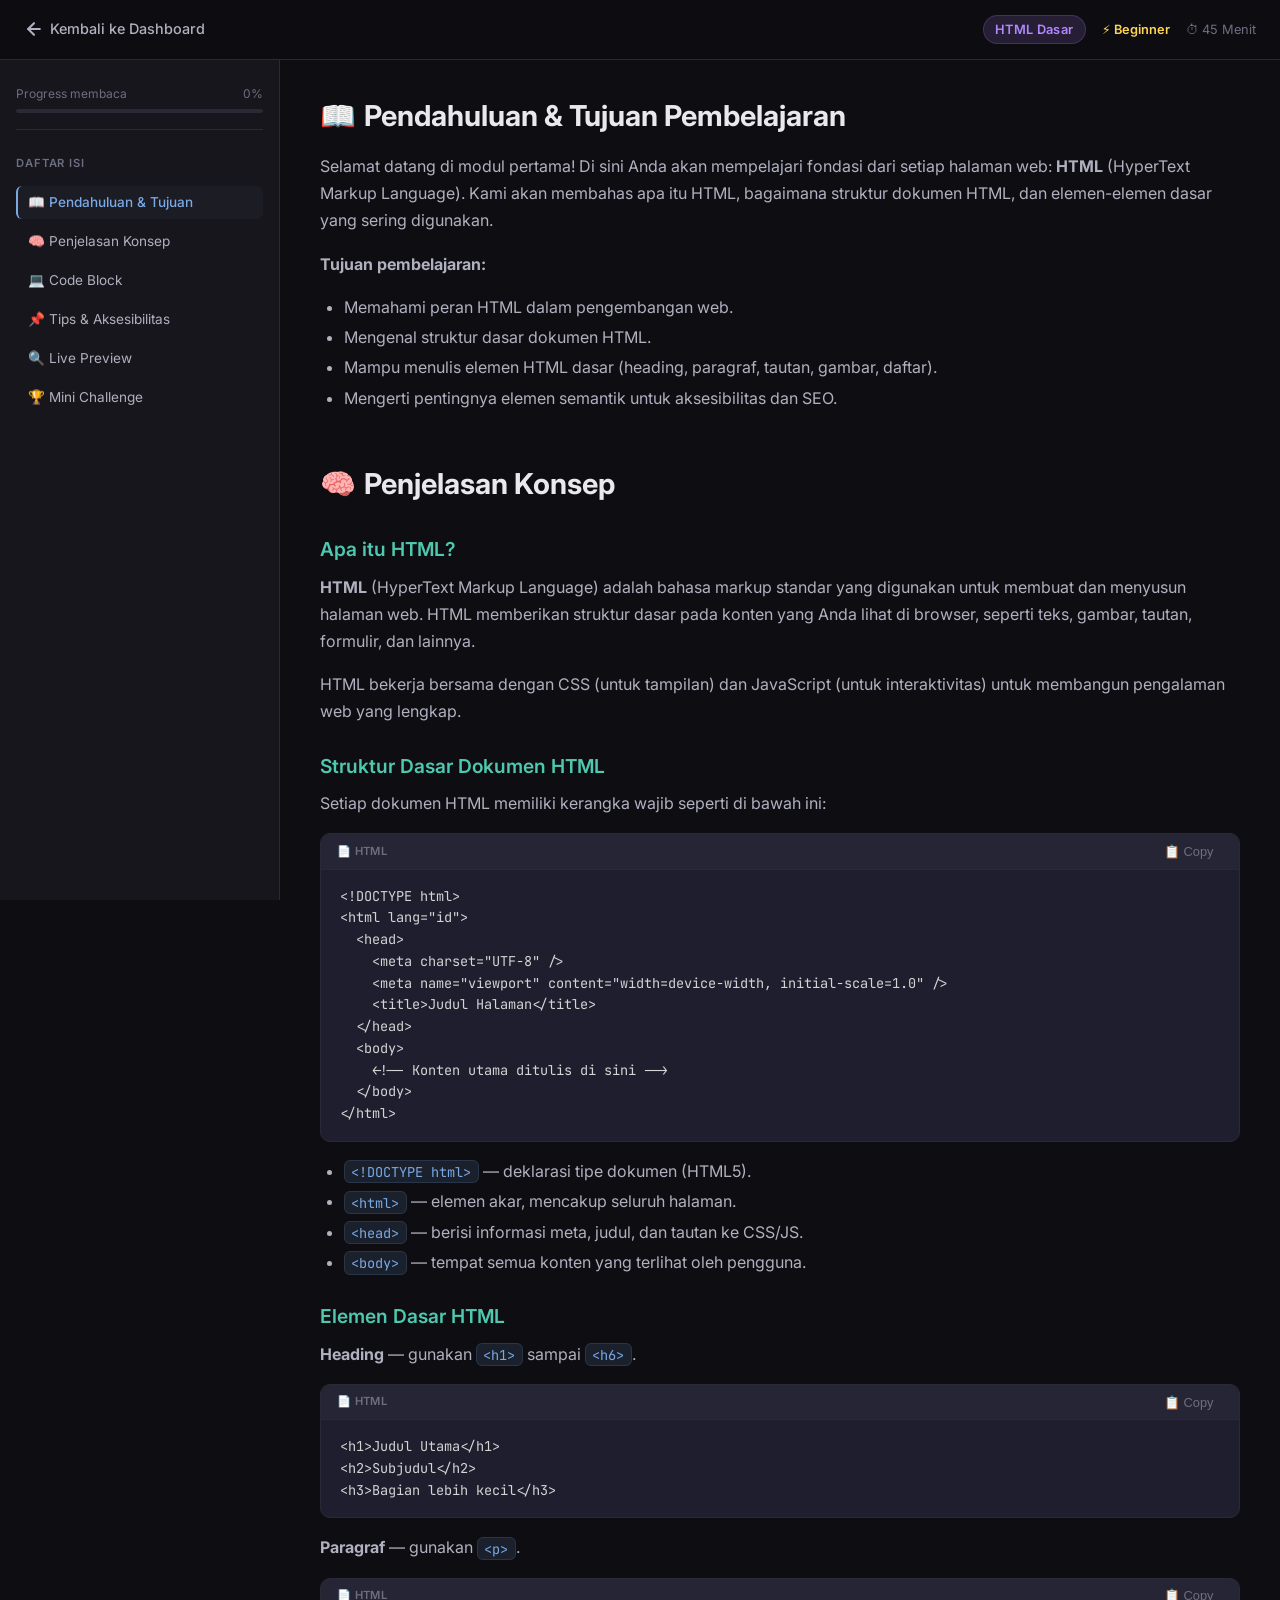
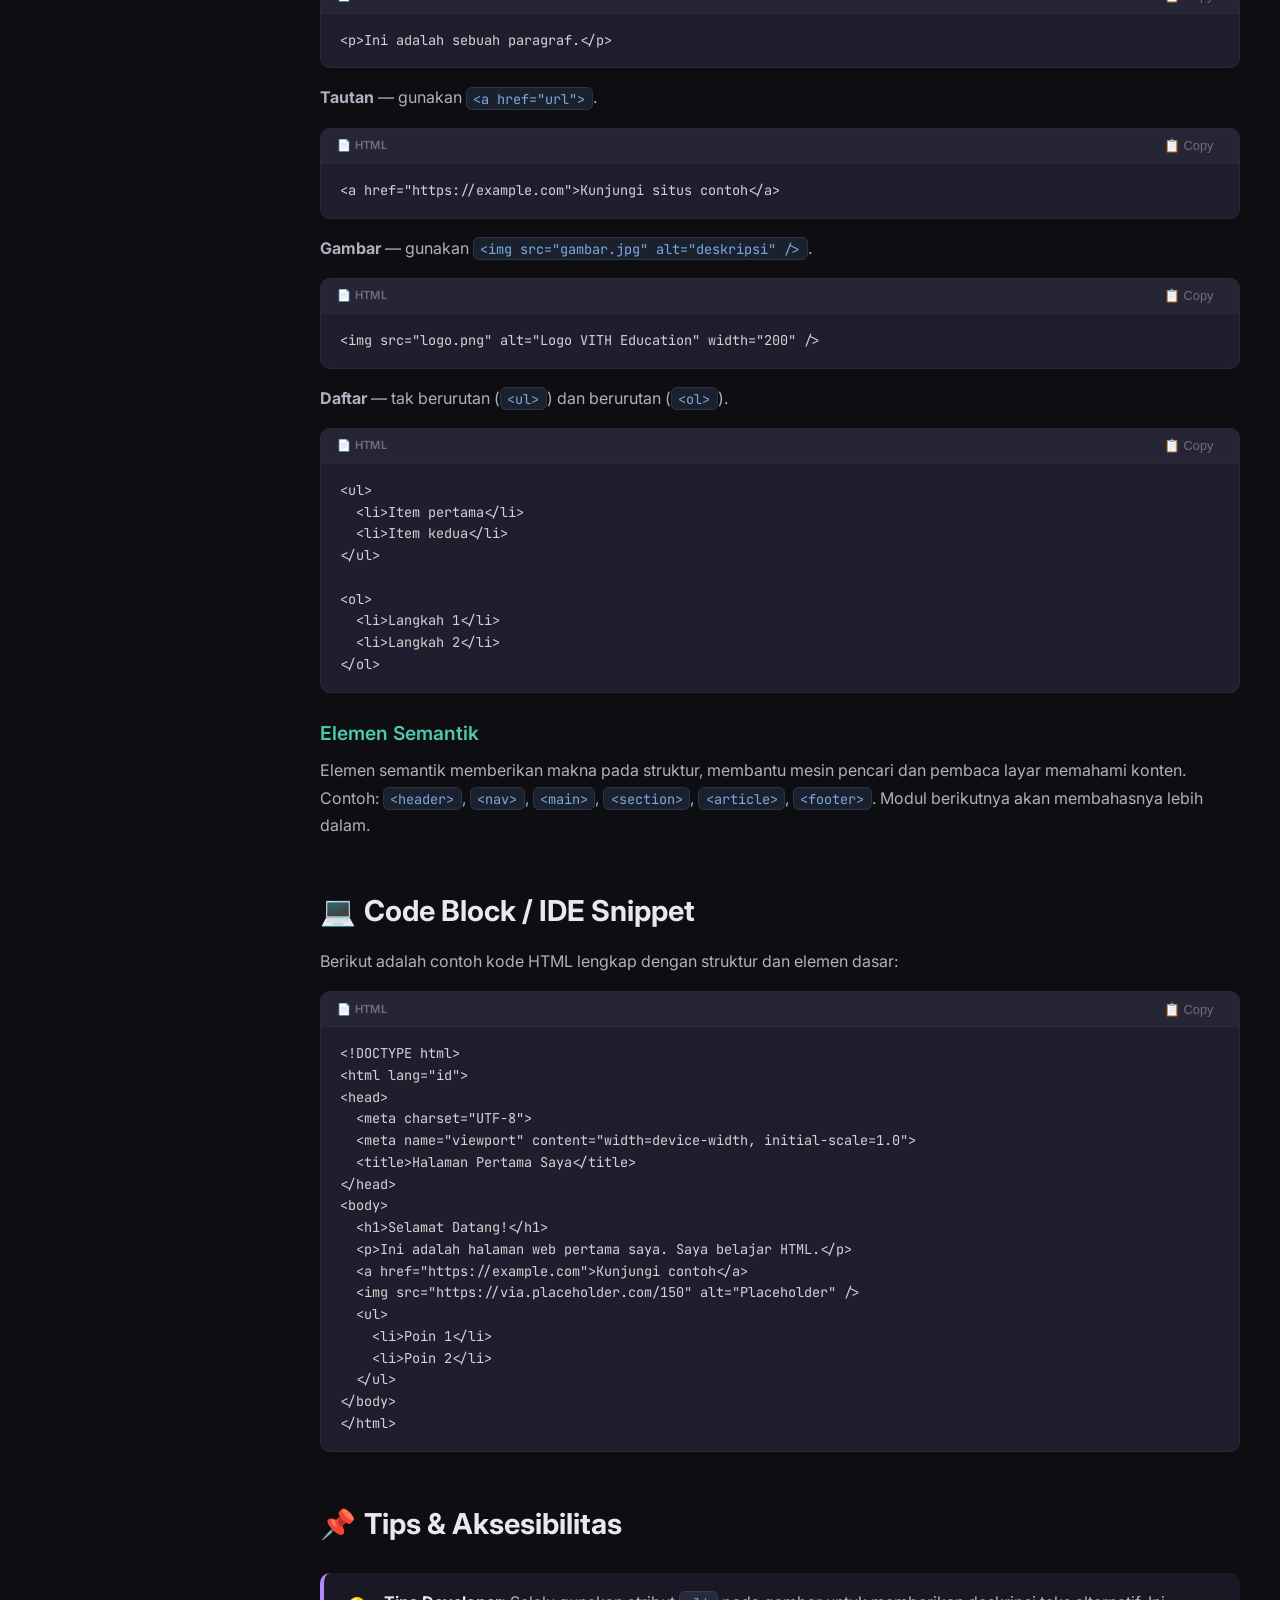
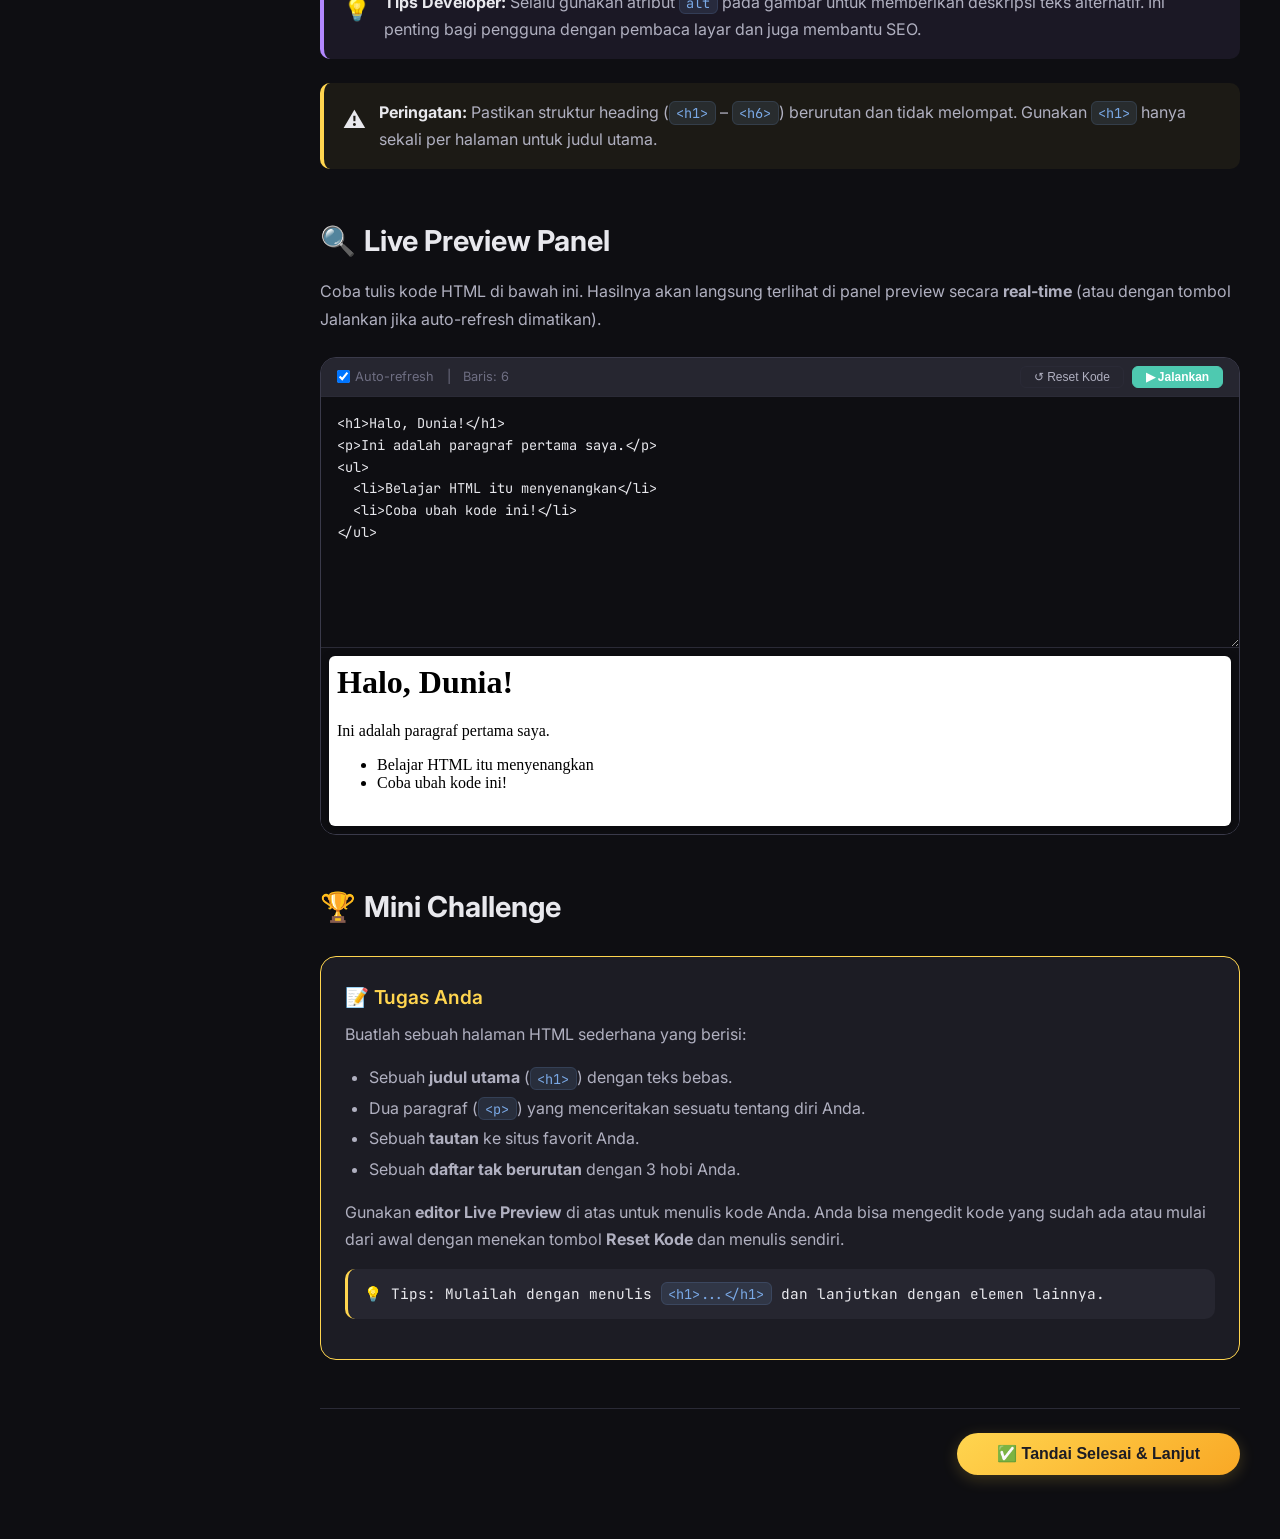
==== modules/01-pengenalan-html/index.html @ 4ae8979b "menambahkan modul pertama -01-pengenalan-html" ====
<!DOCTYPE html>
<html lang="id" dir="ltr">
<head>
  <meta charset="UTF-8" />
  <meta name="viewport" content="width=device-width, initial-scale=1.0" />
  <meta name="description" content="Modul 1: Pengenalan HTML & Struktur Dokumen — VITH Education" />
  <title>Modul 01 · Pengenalan HTML · VITH Education</title>

  <link rel="preconnect" href="https://fonts.googleapis.com" />
  <link rel="preconnect" href="https://fonts.gstatic.com" crossorigin />
  <link href="https://fonts.googleapis.com/css2?family=Inter:wght@300;400;500;600;700;800&family=JetBrains+Mono:wght@400;500;600;700&display=swap" rel="stylesheet" />
  <link rel="stylesheet" href="style.css">
</head>

<body>

  <!-- ============================================================
       TOP NAVIGATION (fixed)
       ============================================================ -->
  <header class="top-nav" role="banner">
    <button class="sidebar-toggle" id="sidebarToggle" aria-label="Toggle sidebar" aria-expanded="false">☰</button>
    <a href="../../index.html" class="back-btn">
      <svg xmlns="http://www.w3.org/2000/svg" viewBox="0 0 24 24" fill="none" stroke="currentColor" stroke-width="2.5" stroke-linecap="round" stroke-linejoin="round">
        <line x1="19" y1="12" x2="5" y2="12"/><polyline points="12 19 5 12 12 5"/>
      </svg>
      <span>Kembali ke Dashboard</span>
    </a>
    <div class="nav-info">
      <span class="badge">HTML Dasar</span>
      <span class="difficulty">⚡ Beginner</span>
      <span class="time">⏱ <span>45 Menit</span></span>
    </div>
  </header>

  <!-- ============================================================
       LAYOUT UTAMA (split view)
       ============================================================ -->
  <div class="module-layout">

    <!-- ─── SIDEBAR KIRI ─── -->
    <aside class="sidebar" id="sidebar" role="navigation" aria-label="Daftar isi modul">
      <div class="progress-section">
        <div class="label">
          <span>Progress membaca</span>
          <span id="progressText">0%</span>
        </div>
        <div class="progress-bar" role="progressbar" aria-valuenow="0" aria-valuemin="0" aria-valuemax="100">
          <div class="fill" id="progressFill" style="width:0%;"></div>
        </div>
      </div>

      <div>
        <div class="toc-title">Daftar Isi</div>
        <ul class="toc-list" id="tocList">
          <li><a href="#pendahuluan" data-target="pendahuluan">📖 Pendahuluan & Tujuan</a></li>
          <li><a href="#konsep" data-target="konsep">🧠 Penjelasan Konsep</a></li>
          <li><a href="#codeblock" data-target="codeblock">💻 Code Block</a></li>
          <li><a href="#callout" data-target="callout">📌 Tips & Aksesibilitas</a></li>
          <li><a href="#livepreview" data-target="livepreview">🔍 Live Preview</a></li>
          <li><a href="#challenge" data-target="challenge">🏆 Mini Challenge</a></li>
        </ul>
      </div>
    </aside>

    <!-- ─── MAIN CONTENT ─── -->
    <main class="main-content" id="mainContent">

      <!-- ========== 1. PENDAHULUAN & TUJUAN ========== -->
      <section class="section-block" id="pendahuluan">
        <h2><span class="emoji">📖</span> Pendahuluan &amp; Tujuan Pembelajaran</h2>
        <p>
          Selamat datang di modul pertama! Di sini Anda akan mempelajari fondasi dari setiap halaman web: 
          <strong>HTML</strong> (HyperText Markup Language). Kami akan membahas apa itu HTML, bagaimana 
          struktur dokumen HTML, dan elemen-elemen dasar yang sering digunakan.
        </p>
        <p><strong>Tujuan pembelajaran:</strong></p>
        <ul>
          <li>Memahami peran HTML dalam pengembangan web.</li>
          <li>Mengenal struktur dasar dokumen HTML.</li>
          <li>Mampu menulis elemen HTML dasar (heading, paragraf, tautan, gambar, daftar).</li>
          <li>Mengerti pentingnya elemen semantik untuk aksesibilitas dan SEO.</li>
        </ul>
      </section>

      <!-- ========== 2. PENJELASAN KONSEP ========== -->
      <section class="section-block" id="konsep">
        <h2><span class="emoji">🧠</span> Penjelasan Konsep</h2>

        <h3>Apa itu HTML?</h3>
        <p>
          <strong>HTML</strong> (HyperText Markup Language) adalah bahasa markup standar yang digunakan 
          untuk membuat dan menyusun halaman web. HTML memberikan struktur dasar pada konten yang Anda 
          lihat di browser, seperti teks, gambar, tautan, formulir, dan lainnya.
        </p>
        <p>
          HTML bekerja bersama dengan CSS (untuk tampilan) dan JavaScript (untuk interaktivitas) untuk 
          membangun pengalaman web yang lengkap.
        </p>

        <h3>Struktur Dasar Dokumen HTML</h3>
        <p>Setiap dokumen HTML memiliki kerangka wajib seperti di bawah ini:</p>
        <div class="code-block">
          <div class="code-header">
            <span>📄 HTML</span>
            <button class="copy-btn">📋 Copy</button>
          </div>
          <pre><code>&lt;!DOCTYPE html&gt;
&lt;html lang="id"&gt;
  &lt;head&gt;
    &lt;meta charset="UTF-8" /&gt;
    &lt;meta name="viewport" content="width=device-width, initial-scale=1.0" /&gt;
    &lt;title&gt;Judul Halaman&lt;/title&gt;
  &lt;/head&gt;
  &lt;body&gt;
    &lt;!-- Konten utama ditulis di sini --&gt;
  &lt;/body&gt;
&lt;/html&gt;</code></pre>
        </div>
        <ul>
          <li><code>&lt;!DOCTYPE html&gt;</code> — deklarasi tipe dokumen (HTML5).</li>
          <li><code>&lt;html&gt;</code> — elemen akar, mencakup seluruh halaman.</li>
          <li><code>&lt;head&gt;</code> — berisi informasi meta, judul, dan tautan ke CSS/JS.</li>
          <li><code>&lt;body&gt;</code> — tempat semua konten yang terlihat oleh pengguna.</li>
        </ul>

        <h3>Elemen Dasar HTML</h3>
        <p><strong>Heading</strong> — gunakan <code>&lt;h1&gt;</code> sampai <code>&lt;h6&gt;</code>.</p>
        <div class="code-block">
          <div class="code-header"><span>📄 HTML</span><button class="copy-btn">📋 Copy</button></div>
          <pre><code>&lt;h1&gt;Judul Utama&lt;/h1&gt;
&lt;h2&gt;Subjudul&lt;/h2&gt;
&lt;h3&gt;Bagian lebih kecil&lt;/h3&gt;</code></pre>
        </div>

        <p><strong>Paragraf</strong> — gunakan <code>&lt;p&gt;</code>.</p>
        <div class="code-block">
          <div class="code-header"><span>📄 HTML</span><button class="copy-btn">📋 Copy</button></div>
          <pre><code>&lt;p&gt;Ini adalah sebuah paragraf.&lt;/p&gt;</code></pre>
        </div>

        <p><strong>Tautan</strong> — gunakan <code>&lt;a href="url"&gt;</code>.</p>
        <div class="code-block">
          <div class="code-header"><span>📄 HTML</span><button class="copy-btn">📋 Copy</button></div>
          <pre><code>&lt;a href="https://example.com"&gt;Kunjungi situs contoh&lt;/a&gt;</code></pre>
        </div>

        <p><strong>Gambar</strong> — gunakan <code>&lt;img src="gambar.jpg" alt="deskripsi" /&gt;</code>.</p>
        <div class="code-block">
          <div class="code-header"><span>📄 HTML</span><button class="copy-btn">📋 Copy</button></div>
          <pre><code>&lt;img src="logo.png" alt="Logo VITH Education" width="200" /&gt;</code></pre>
        </div>

        <p><strong>Daftar</strong> — tak berurutan (<code>&lt;ul&gt;</code>) dan berurutan (<code>&lt;ol&gt;</code>).</p>
        <div class="code-block">
          <div class="code-header"><span>📄 HTML</span><button class="copy-btn">📋 Copy</button></div>
          <pre><code>&lt;ul&gt;
  &lt;li&gt;Item pertama&lt;/li&gt;
  &lt;li&gt;Item kedua&lt;/li&gt;
&lt;/ul&gt;

&lt;ol&gt;
  &lt;li&gt;Langkah 1&lt;/li&gt;
  &lt;li&gt;Langkah 2&lt;/li&gt;
&lt;/ol&gt;</code></pre>
        </div>

        <h3>Elemen Semantik</h3>
        <p>
          Elemen semantik memberikan makna pada struktur, membantu mesin pencari dan pembaca layar 
          memahami konten. Contoh: <code>&lt;header&gt;</code>, <code>&lt;nav&gt;</code>, 
          <code>&lt;main&gt;</code>, <code>&lt;section&gt;</code>, <code>&lt;article&gt;</code>, 
          <code>&lt;footer&gt;</code>. Modul berikutnya akan membahasnya lebih dalam.
        </p>
      </section>

      <!-- ========== 3. CODE BLOCK ========== -->
      <section class="section-block" id="codeblock">
        <h2><span class="emoji">💻</span> Code Block / IDE Snippet</h2>
        <p>Berikut adalah contoh kode HTML lengkap dengan struktur dan elemen dasar:</p>
        <div class="code-block">
          <div class="code-header">
            <span>📄 HTML</span>
            <button class="copy-btn">📋 Copy</button>
          </div>
          <pre><code>&lt;!DOCTYPE html&gt;
&lt;html lang="id"&gt;
&lt;head&gt;
  &lt;meta charset="UTF-8"&gt;
  &lt;meta name="viewport" content="width=device-width, initial-scale=1.0"&gt;
  &lt;title&gt;Halaman Pertama Saya&lt;/title&gt;
&lt;/head&gt;
&lt;body&gt;
  &lt;h1&gt;Selamat Datang!&lt;/h1&gt;
  &lt;p&gt;Ini adalah halaman web pertama saya. Saya belajar HTML.&lt;/p&gt;
  &lt;a href="https://example.com"&gt;Kunjungi contoh&lt;/a&gt;
  &lt;img src="https://via.placeholder.com/150" alt="Placeholder" /&gt;
  &lt;ul&gt;
    &lt;li&gt;Poin 1&lt;/li&gt;
    &lt;li&gt;Poin 2&lt;/li&gt;
  &lt;/ul&gt;
&lt;/body&gt;
&lt;/html&gt;</code></pre>
        </div>
      </section>

      <!-- ========== 4. CALLOUT / TIPS ========== -->
      <section class="section-block" id="callout">
        <h2><span class="emoji">📌</span> Tips &amp; Aksesibilitas</h2>
        <div class="callout">
          <span class="icon">💡</span>
          <div class="content">
            <strong>Tips Developer:</strong> Selalu gunakan atribut <code>alt</code> pada gambar untuk 
            memberikan deskripsi teks alternatif. Ini penting bagi pengguna dengan pembaca layar dan 
            juga membantu SEO.
          </div>
        </div>
        <div class="callout" style="border-left-color: var(--accent-gold); background: rgba(255, 213, 79, 0.06);">
          <span class="icon">⚠️</span>
          <div class="content">
            <strong>Peringatan:</strong> Pastikan struktur heading (<code>&lt;h1&gt;</code> – 
            <code>&lt;h6&gt;</code>) berurutan dan tidak melompat. Gunakan <code>&lt;h1&gt;</code> 
            hanya sekali per halaman untuk judul utama.
          </div>
        </div>
      </section>

      <!-- ========== 5. LIVE PREVIEW ========== -->
      <section class="section-block" id="livepreview">
        <h2><span class="emoji">🔍</span> Live Preview Panel</h2>
        <p>
          Coba tulis kode HTML di bawah ini. Hasilnya akan langsung terlihat di panel preview secara 
          <strong>real-time</strong> (atau dengan tombol Jalankan jika auto-refresh dimatikan).
        </p>

        <div class="live-editor">
          <div class="editor-toolbar">
            <div class="left">
              <label>
                <input type="checkbox" id="autoRefresh" checked /> Auto-refresh
              </label>
              <span style="color: var(--text-muted);">|</span>
              <span id="lineCount">Baris: 1</span>
            </div>
            <div class="right">
              <button id="resetCodeBtn">↺ Reset Kode</button>
              <button class="btn-run" id="runBtn">▶ Jalankan</button>
            </div>
          </div>
          <div class="editor-body">
            <textarea id="liveEditor" spellcheck="false" aria-label="Editor HTML live" rows="10">&lt;h1&gt;Halo, Dunia!&lt;/h1&gt;
&lt;p&gt;Ini adalah paragraf pertama saya.&lt;/p&gt;
&lt;ul&gt;
  &lt;li&gt;Belajar HTML itu menyenangkan&lt;/li&gt;
  &lt;li&gt;Coba ubah kode ini!&lt;/li&gt;
&lt;/ul&gt;</textarea>
            <div class="preview-panel" id="previewPanel">
              <div class="placeholder" id="placeholderPreview">▶ Hasil kode akan muncul di sini</div>
              <iframe id="previewIframe" sandbox="allow-scripts allow-modals allow-same-origin" loading="lazy" style="display:none;"></iframe>
            </div>
          </div>
        </div>
      </section>

      <!-- ========== 6. MINI CHALLENGE ========== -->
      <section class="section-block" id="challenge">
        <h2><span class="emoji">🏆</span> Mini Challenge</h2>
        <div class="challenge-box">
          <h3>📝 Tugas Anda</h3>
          <p>
            Buatlah sebuah halaman HTML sederhana yang berisi:
          </p>
          <ul>
            <li>Sebuah <strong>judul utama</strong> (<code>&lt;h1&gt;</code>) dengan teks bebas.</li>
            <li>Dua paragraf (<code>&lt;p&gt;</code>) yang menceritakan sesuatu tentang diri Anda.</li>
            <li>Sebuah <strong>tautan</strong> ke situs favorit Anda.</li>
            <li>Sebuah <strong>daftar tak berurutan</strong> dengan 3 hobi Anda.</li>
          </ul>
          <p>
            Gunakan <strong>editor Live Preview</strong> di atas untuk menulis kode Anda. 
            Anda bisa mengedit kode yang sudah ada atau mulai dari awal dengan menekan tombol 
            <strong>Reset Kode</strong> dan menulis sendiri.
          </p>
          <div class="challenge-instruction">
            💡 Tips: Mulailah dengan menulis <code>&lt;h1&gt;...&lt;/h1&gt;</code> dan lanjutkan dengan elemen lainnya.
          </div>
        </div>
      </section>

      <!-- ============================================================
           FOOTER ACTION
           ============================================================ -->
      <footer class="module-footer">
        <button class="btn-complete" id="markComplete">✅ Tandai Selesai &amp; Lanjut</button>
      </footer>

    </main>
  </div>

  <!-- Toast container (tetap ada, meski tidak akan dipakai karena redirect) -->
  <div class="toast-container" id="toastContainer" aria-live="polite" aria-atomic="true"></div>

  <script src="script.js"></script>
</body>
</html>
---- modules/01-pengenalan-html/style.css ----
/* ================================================================
       GAYA UTAMA – MODUL LENGKAP (SPLIT VIEW + SEMUA FITUR)
       ================================================================ */

    /* ── Reset & Variabel ── */
    *, *::before, *::after {
      box-sizing: border-box;
      margin: 0;
      padding: 0;
    }

    :root {
      --bg-base:        #0e0e12;
      --bg-surface:     #16161c;
      --bg-card:        #1c1c24;
      --bg-card-hover:  #24242e;
      --bg-elevated:    #262630;
      --border-subtle:  #2a2a36;
      --border-default: #3a3a4a;
      --border-focus:   #7aa9e6;
      --accent-primary: #7aa9e6;
      --accent-secondary: #4ec9b0;
      --accent-tertiary: #b388ff;
      --accent-gold:    #ffd54f;
      --text-primary:   #e8e8ed;
      --text-secondary: #b0b0c0;
      --text-muted:     #6e6e82;
      --font-ui:        'Inter', system-ui, sans-serif;
      --font-code:      'JetBrains Mono', monospace;
      --radius-sm:      6px;
      --radius-md:      10px;
      --radius-lg:      16px;
      --radius-xl:      20px;
      --shadow-sm:      0 2px 8px rgba(0,0,0,0.4);
      --shadow-md:      0 6px 24px rgba(0,0,0,0.6);
      --shadow-lg:      0 12px 48px rgba(0,0,0,0.8);
      --transition:     0.25s cubic-bezier(0.4, 0, 0.2, 1);
      --sidebar-width:  280px;
      --header-height:  60px;
    }

    html {
      scroll-behavior: smooth;
    }

    body {
      font-family: var(--font-ui);
      font-size: 1rem;
      line-height: 1.7;
      color: var(--text-primary);
      background: var(--bg-base);
      padding: 0;
      min-height: 100vh;
      display: flex;
      flex-direction: column;
    }

    /* ── Scrollbar Kustom ── */
    ::-webkit-scrollbar {
      width: 8px;
      height: 8px;
    }
    ::-webkit-scrollbar-track {
      background: var(--bg-base);
    }
    ::-webkit-scrollbar-thumb {
      background: var(--border-default);
      border-radius: 4px;
    }
    ::-webkit-scrollbar-thumb:hover {
      background: var(--accent-primary);
    }

    /* ── Fokus ── */
    :focus-visible {
      outline: 2px solid var(--border-focus);
      outline-offset: 3px;
      border-radius: 4px;
    }

    /* ──────────────────────────────────────────────────────────────
       HEADER / TOP NAVIGATION (fixed)
       ────────────────────────────────────────────────────────────── */
    .top-nav {
      position: fixed;
      top: 0;
      left: 0;
      right: 0;
      height: var(--header-height);
      background: rgba(14, 14, 18, 0.85);
      backdrop-filter: blur(8px);
      border-bottom: 1px solid var(--border-subtle);
      display: flex;
      align-items: center;
      padding: 0 1.5rem;
      z-index: 100;
      gap: 1rem;
    }

    .top-nav .back-btn {
      display: inline-flex;
      align-items: center;
      gap: 0.4rem;
      color: var(--text-secondary);
      text-decoration: none;
      font-weight: 500;
      font-size: 0.9rem;
      transition: color var(--transition);
      white-space: nowrap;
    }
    .top-nav .back-btn:hover {
      color: var(--text-primary);
    }
    .top-nav .back-btn svg {
      width: 20px;
      height: 20px;
    }

    .top-nav .nav-info {
      display: flex;
      align-items: center;
      gap: 1rem;
      margin-left: auto;
      flex-wrap: wrap;
      font-size: 0.8rem;
    }
    .top-nav .badge {
      background: rgba(179, 136, 255, 0.15);
      color: var(--accent-tertiary);
      padding: 0.15rem 0.7rem;
      border-radius: 30px;
      border: 1px solid rgba(179, 136, 255, 0.2);
      font-weight: 600;
      letter-spacing: 0.03em;
    }
    .top-nav .difficulty {
      color: var(--accent-gold);
      font-weight: 600;
    }
    .top-nav .time {
      color: var(--text-muted);
      display: flex;
      align-items: center;
      gap: 0.2rem;
    }

    .sidebar-toggle {
      display: none;
      background: transparent;
      border: none;
      color: var(--text-secondary);
      font-size: 1.4rem;
      cursor: pointer;
      padding: 0.2rem 0.5rem;
      line-height: 1;
    }

    /* ──────────────────────────────────────────────────────────────
       LAYOUT UTAMA (split view)
       ────────────────────────────────────────────────────────────── */
    .module-layout {
      display: flex;
      margin-top: var(--header-height);
      min-height: calc(100vh - var(--header-height));
    }

    /* ── SIDEBAR KIRI ── */
    .sidebar {
      width: var(--sidebar-width);
      flex-shrink: 0;
      background: var(--bg-surface);
      border-right: 1px solid var(--border-subtle);
      padding: 1.5rem 1rem;
      height: calc(100vh - var(--header-height));
      position: sticky;
      top: var(--header-height);
      overflow-y: auto;
      display: flex;
      flex-direction: column;
      gap: 1.5rem;
    }

    .sidebar .progress-section {
      border-bottom: 1px solid var(--border-subtle);
      padding-bottom: 1rem;
    }
    .sidebar .progress-section .label {
      display: flex;
      justify-content: space-between;
      font-size: 0.75rem;
      color: var(--text-muted);
      margin-bottom: 0.3rem;
    }
    .sidebar .progress-bar {
      width: 100%;
      height: 4px;
      background: var(--border-subtle);
      border-radius: 10px;
      overflow: hidden;
    }
    .sidebar .progress-bar .fill {
      height: 100%;
      width: 0%;
      background: linear-gradient(90deg, var(--accent-secondary), var(--accent-tertiary));
      border-radius: 10px;
      transition: width 0.3s ease;
    }

    .sidebar .toc-title {
      font-size: 0.7rem;
      text-transform: uppercase;
      letter-spacing: 0.08em;
      color: var(--text-muted);
      font-weight: 600;
      margin-bottom: 0.8rem;
    }

    .sidebar .toc-list {
      list-style: none;
      display: flex;
      flex-direction: column;
      gap: 0.4rem;
    }
    .sidebar .toc-list li a {
      display: block;
      padding: 0.3rem 0.6rem;
      border-radius: var(--radius-sm);
      font-size: 0.85rem;
      color: var(--text-secondary);
      text-decoration: none;
      transition: all var(--transition);
      border-left: 2px solid transparent;
    }
    .sidebar .toc-list li a:hover {
      background: var(--bg-card-hover);
      color: var(--text-primary);
    }
    .sidebar .toc-list li a.active {
      background: var(--bg-card);
      color: var(--accent-primary);
      border-left-color: var(--accent-primary);
      font-weight: 500;
    }

    /* ── MAIN CONTENT ── */
    .main-content {
      flex: 1;
      padding: 2rem 2.5rem 4rem;
      max-width: 1000px;
      margin: 0 auto;
    }

    /* ── Bagian konten ── */
    .section-block {
      scroll-margin-top: calc(var(--header-height) + 1rem);
      margin-bottom: 3rem;
    }

    .section-block h2 {
      font-size: 1.8rem;
      font-weight: 700;
      margin-bottom: 0.75rem;
      display: flex;
      align-items: center;
      gap: 0.5rem;
      color: var(--text-primary);
    }
    .section-block h2 .emoji {
      font-size: 1.8rem;
    }

    .section-block h3 {
      font-size: 1.2rem;
      font-weight: 600;
      margin-top: 1.5rem;
      margin-bottom: 0.5rem;
      color: var(--accent-secondary);
    }

    .section-block p {
      color: var(--text-secondary);
      margin-bottom: 1rem;
    }
    .section-block ul, .section-block ol {
      color: var(--text-secondary);
      margin-left: 1.5rem;
      margin-bottom: 1rem;
    }
    .section-block li {
      margin-bottom: 0.2rem;
    }

    .section-block code {
      font-family: var(--font-code);
      font-size: 0.85rem;
      background: rgba(122, 169, 230, 0.12);
      padding: 0.1rem 0.4rem;
      border-radius: var(--radius-sm);
      color: var(--accent-primary);
      border: 1px solid rgba(122, 169, 230, 0.15);
    }

    /* ── Code Block (gaya VS Code) ── */
    .code-block {
      background: #1e1e2e;
      border-radius: var(--radius-md);
      border: 1px solid var(--border-subtle);
      overflow: hidden;
      margin: 1rem 0;
      position: relative;
    }
    .code-block .code-header {
      display: flex;
      justify-content: space-between;
      align-items: center;
      padding: 0.4rem 1rem;
      background: rgba(255,255,255,0.03);
      border-bottom: 1px solid var(--border-subtle);
    }
    .code-block .code-header span {
      font-size: 0.7rem;
      font-weight: 600;
      color: var(--text-muted);
      letter-spacing: 0.03em;
    }
    .code-block .code-header .copy-btn {
      background: transparent;
      border: none;
      color: var(--text-muted);
      cursor: pointer;
      font-size: 0.8rem;
      padding: 0.2rem 0.6rem;
      border-radius: var(--radius-sm);
      transition: all var(--transition);
    }
    .code-block .code-header .copy-btn:hover {
      background: rgba(255,255,255,0.05);
      color: var(--text-primary);
    }
    .code-block pre {
      padding: 1rem 1.2rem;
      margin: 0;
      overflow-x: auto;
      font-family: var(--font-code);
      font-size: 0.85rem;
      line-height: 1.6;
      color: #d4d4d4;
    }
    .code-block pre code {
      background: transparent;
      border: none;
      padding: 0;
      color: inherit;
    }

    /* ── Callout Box ── */
    .callout {
      background: rgba(179, 136, 255, 0.08);
      border-left: 4px solid var(--accent-tertiary);
      padding: 1rem 1.2rem;
      border-radius: var(--radius-md);
      margin: 1.5rem 0;
      display: flex;
      gap: 0.8rem;
      align-items: flex-start;
    }
    .callout .icon {
      font-size: 1.4rem;
      flex-shrink: 0;
      margin-top: 0.1rem;
    }
    .callout .content {
      color: var(--text-secondary);
    }
    .callout .content strong {
      color: var(--text-primary);
    }

    /* ── Live Preview Section ── */
    .live-editor {
      background: var(--bg-card);
      border: 1px solid var(--border-default);
      border-radius: var(--radius-lg);
      overflow: hidden;
      margin: 1.5rem 0;
    }
    .live-editor .editor-toolbar {
      display: flex;
      justify-content: space-between;
      align-items: center;
      padding: 0.5rem 1rem;
      background: var(--bg-elevated);
      border-bottom: 1px solid var(--border-subtle);
      flex-wrap: wrap;
      gap: 0.5rem;
    }
    .live-editor .editor-toolbar .left {
      display: flex;
      align-items: center;
      gap: 0.8rem;
      font-size: 0.8rem;
      color: var(--text-muted);
    }
    .live-editor .editor-toolbar .left label {
      display: flex;
      align-items: center;
      gap: 0.3rem;
      cursor: pointer;
    }
    .live-editor .editor-toolbar .right {
      display: flex;
      gap: 0.5rem;
    }
    .live-editor .editor-toolbar button {
      background: transparent;
      border: 1px solid var(--border-subtle);
      color: var(--text-secondary);
      padding: 0.2rem 0.8rem;
      border-radius: var(--radius-sm);
      font-size: 0.75rem;
      cursor: pointer;
      transition: all var(--transition);
    }
    .live-editor .editor-toolbar button:hover {
      background: var(--bg-card-hover);
      color: var(--text-primary);
      border-color: var(--border-default);
    }
    .live-editor .editor-toolbar .btn-run {
      background: var(--accent-secondary);
      border-color: var(--accent-secondary);
      color: #fff;
      font-weight: 600;
    }
    .live-editor .editor-toolbar .btn-run:hover {
      background: #2a9d8f;
      border-color: #2a9d8f;
    }

    .live-editor .editor-body {
      display: flex;
      flex-direction: column;
      background: var(--bg-base);
    }
    .live-editor .editor-body textarea {
      width: 100%;
      min-height: 200px;
      background: var(--bg-base);
      border: none;
      padding: 1rem;
      font-family: var(--font-code);
      font-size: 0.85rem;
      line-height: 1.6;
      color: var(--text-primary);
      resize: vertical;
      outline: none;
      tab-size: 2;
    }
    .live-editor .editor-body textarea:focus {
      background: #0a0a0e;
    }

    .live-editor .preview-panel {
      border-top: 1px solid var(--border-subtle);
      background: var(--bg-base);
      padding: 0.5rem;
      min-height: 180px;
    }
    .live-editor .preview-panel iframe {
      width: 100%;
      min-height: 170px;
      border: none;
      background: #fff;
      border-radius: var(--radius-sm);
      box-shadow: var(--shadow-sm);
      display: block;
    }
    .live-editor .preview-panel .placeholder {
      display: flex;
      align-items: center;
      justify-content: center;
      min-height: 170px;
      color: var(--text-muted);
      font-style: italic;
      background: rgba(255,255,255,0.02);
      border-radius: var(--radius-sm);
      border: 1px dashed var(--border-subtle);
    }

    /* ── Mini Challenge ── */
    .challenge-box {
      background: var(--bg-card);
      border: 1px solid var(--accent-gold);
      border-radius: var(--radius-lg);
      padding: 1.5rem;
      margin: 1.5rem 0;
    }
    .challenge-box h3 {
      color: var(--accent-gold);
      margin-top: 0;
    }
    .challenge-box p {
      color: var(--text-secondary);
    }
    .challenge-box .challenge-instruction {
      background: var(--bg-elevated);
      padding: 0.8rem 1rem;
      border-radius: var(--radius-md);
      margin: 0.5rem 0 1rem;
      font-family: var(--font-code);
      font-size: 0.9rem;
      border-left: 3px solid var(--accent-gold);
    }

    /* ── Footer Action ── */
    .module-footer {
      margin-top: 3rem;
      padding-top: 1.5rem;
      border-top: 1px solid var(--border-subtle);
      display: flex;
      justify-content: flex-end;
    }
    .btn-complete {
      background: linear-gradient(145deg, var(--accent-gold), #f9a825);
      color: #1c1c24;
      padding: 0.7rem 2.5rem;
      border-radius: 30px;
      font-weight: 700;
      font-size: 1rem;
      border: none;
      cursor: pointer;
      transition: all var(--transition);
      box-shadow: 0 4px 16px rgba(255, 213, 79, 0.2);
      display: inline-flex;
      align-items: center;
      gap: 0.6rem;
    }
    .btn-complete:hover:not(:disabled) {
      transform: translateY(-3px) scale(1.02);
      box-shadow: 0 8px 32px rgba(255, 213, 79, 0.35);
    }
    .btn-complete:disabled {
      opacity: 0.5;
      cursor: default;
      transform: none;
      box-shadow: none;
      background: var(--border-default);
      color: var(--text-muted);
    }
    .btn-complete.done {
      background: linear-gradient(145deg, var(--accent-secondary), #2a9d8f);
      color: #fff;
      box-shadow: 0 4px 16px rgba(78, 201, 176, 0.3);
    }

    /* ── Toast ── */
    .toast-container {
      position: fixed;
      bottom: 2rem;
      right: 2rem;
      z-index: 200;
      display: flex;
      flex-direction: column;
      gap: 0.6rem;
      align-items: flex-end;
    }
    .toast {
      background: var(--bg-elevated);
      border: 1px solid var(--border-default);
      border-radius: var(--radius-lg);
      padding: 0.9rem 1.4rem;
      box-shadow: var(--shadow-lg);
      display: flex;
      align-items: center;
      gap: 0.8rem;
      color: var(--text-primary);
      font-size: 0.9rem;
      animation: slideUp 0.4s ease-out;
      backdrop-filter: blur(8px);
      background: rgba(22, 22, 28, 0.9);
      border-left: 4px solid var(--accent-secondary);
    }
    .toast-success { border-left-color: var(--accent-secondary); }
    .toast-info    { border-left-color: var(--accent-primary); }
    .toast-icon    { font-weight: 700; font-size: 1.2rem; }

    @keyframes slideUp {
      from { opacity: 0; transform: translateY(20px) scale(0.95); }
      to   { opacity: 1; transform: translateY(0) scale(1); }
    }

    /* ── Responsif ── */
    @media (max-width: 820px) {
      .sidebar-toggle {
        display: inline-block;
      }
      .sidebar {
        position: fixed;
        left: -280px;
        top: var(--header-height);
        height: calc(100vh - var(--header-height));
        transition: left 0.3s ease;
        z-index: 90;
        width: 280px;
        background: var(--bg-surface);
        border-right: 1px solid var(--border-default);
      }
      .sidebar.open {
        left: 0;
      }
      .main-content {
        padding: 1rem 1.2rem 3rem;
      }
      .top-nav .nav-info .time span {
        display: none;
      }
    }

    @media (max-width: 500px) {
      .top-nav {
        padding: 0 0.8rem;
      }
      .top-nav .back-btn span {
        display: none;
      }
      .top-nav .nav-info .badge,
      .top-nav .nav-info .difficulty {
        font-size: 0.65rem;
      }
      .main-content {
        padding: 0.8rem;
      }
      .section-block h2 {
        font-size: 1.4rem;
      }
      .live-editor .editor-toolbar {
        flex-direction: column;
        align-items: stretch;
      }
      .live-editor .editor-toolbar .left,
      .live-editor .editor-toolbar .right {
        justify-content: center;
      }
    }

    /* ── Utility ── */
    .sr-only {
      position: absolute; width: 1px; height: 1px;
      padding: 0; margin: -1px; overflow: hidden;
      clip: rect(0,0,0,0); white-space: nowrap; border: 0;
    }
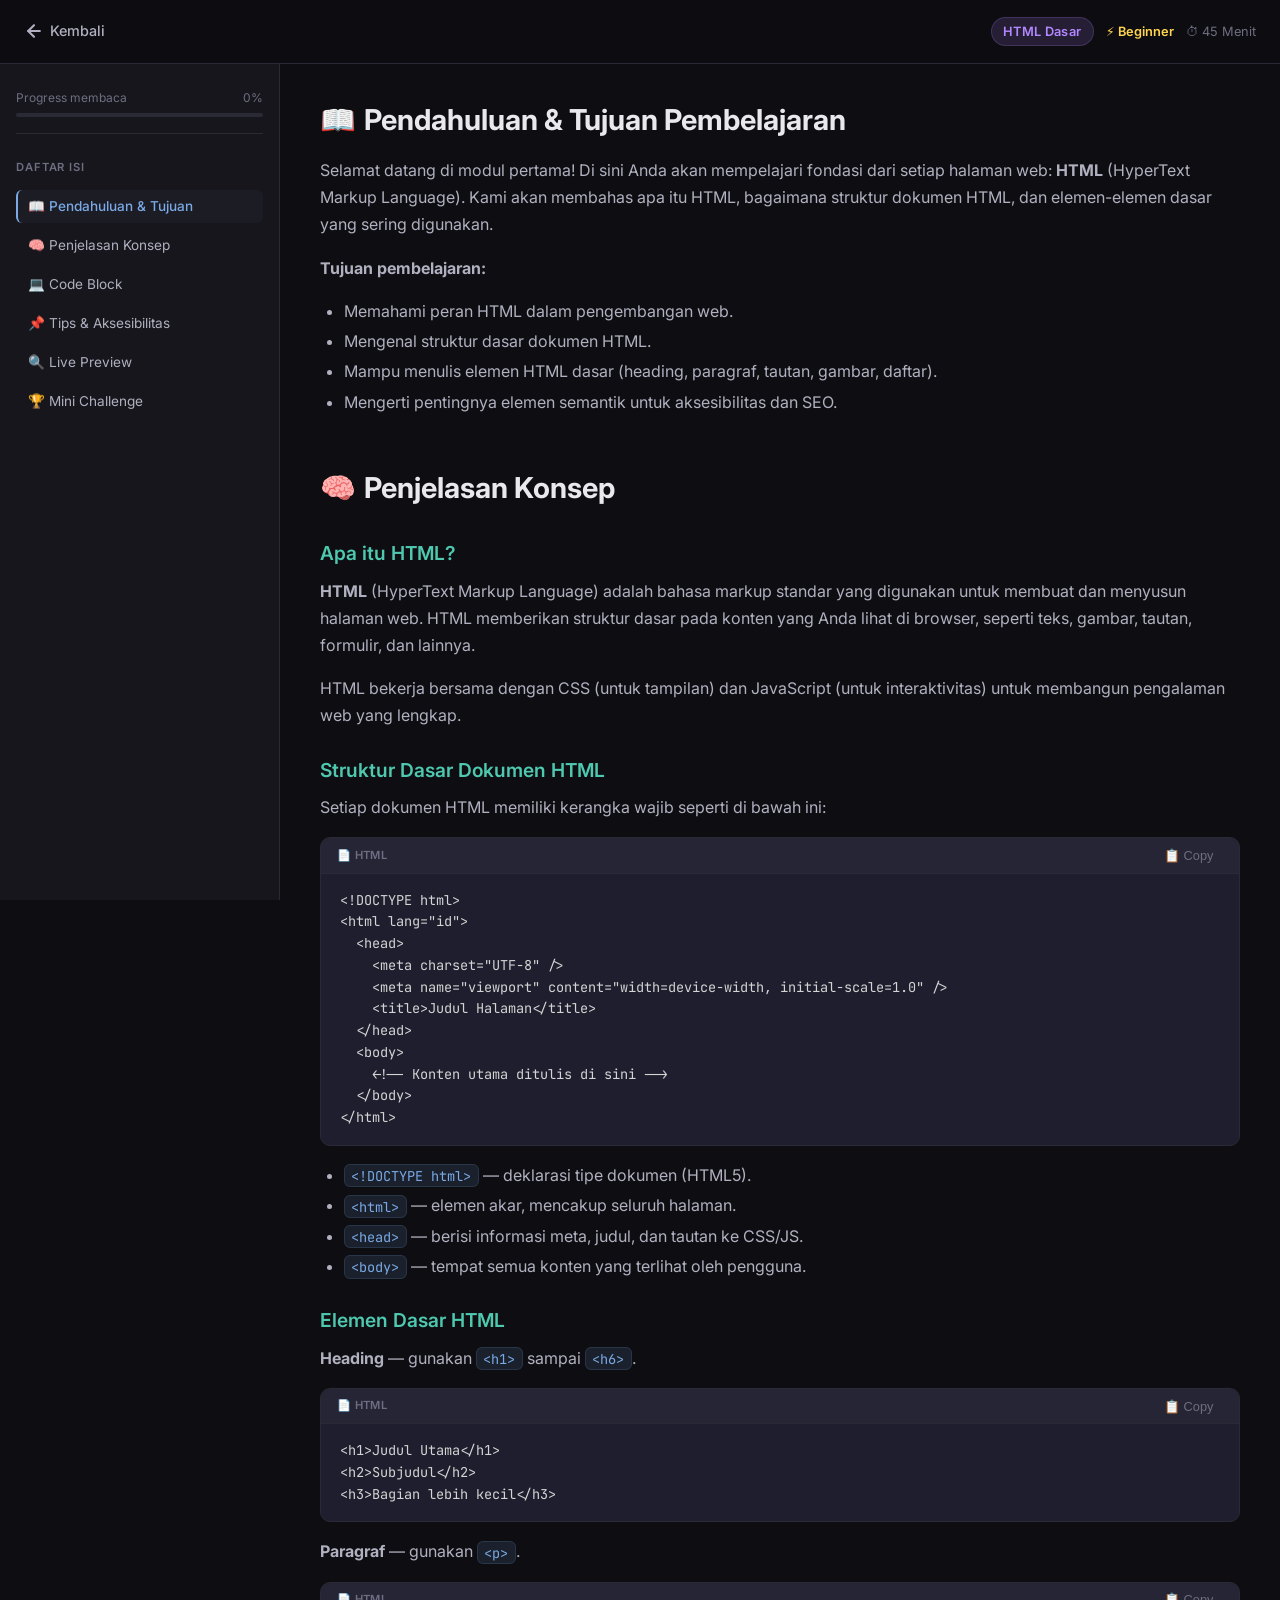
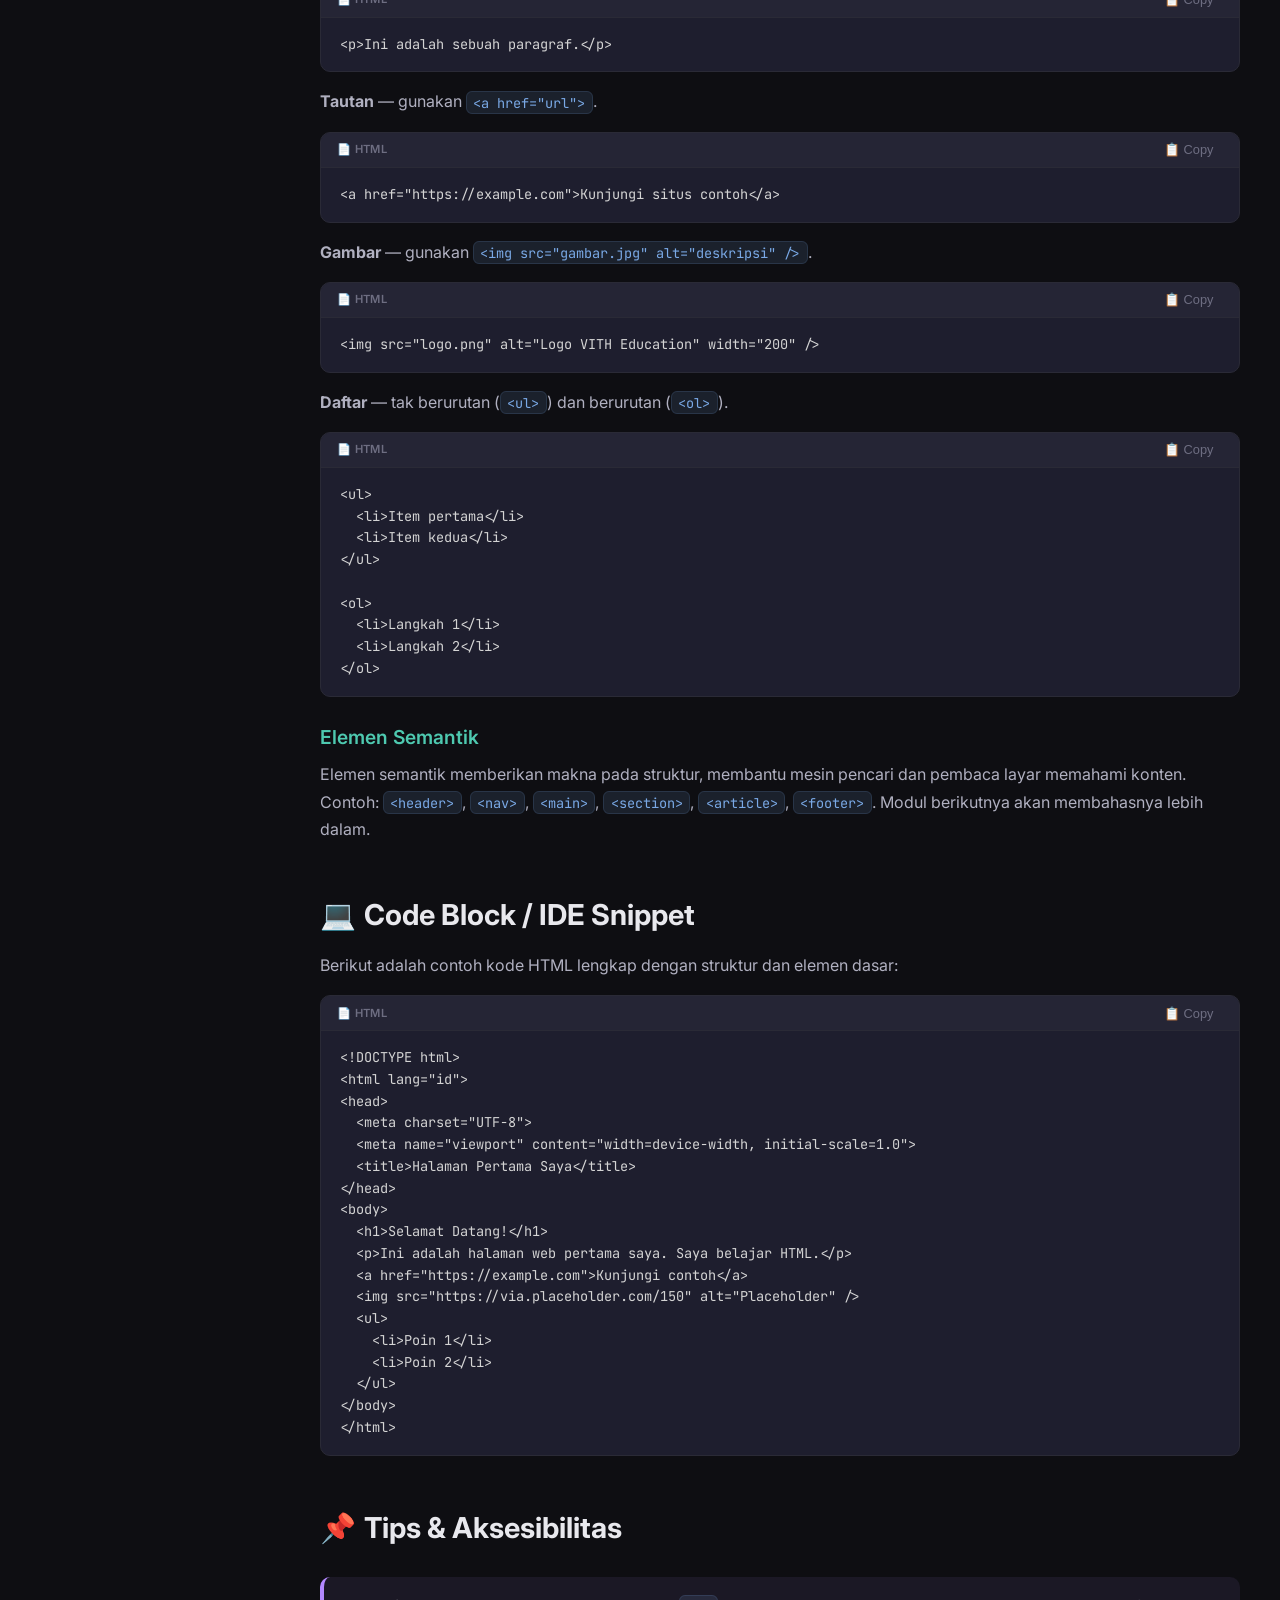
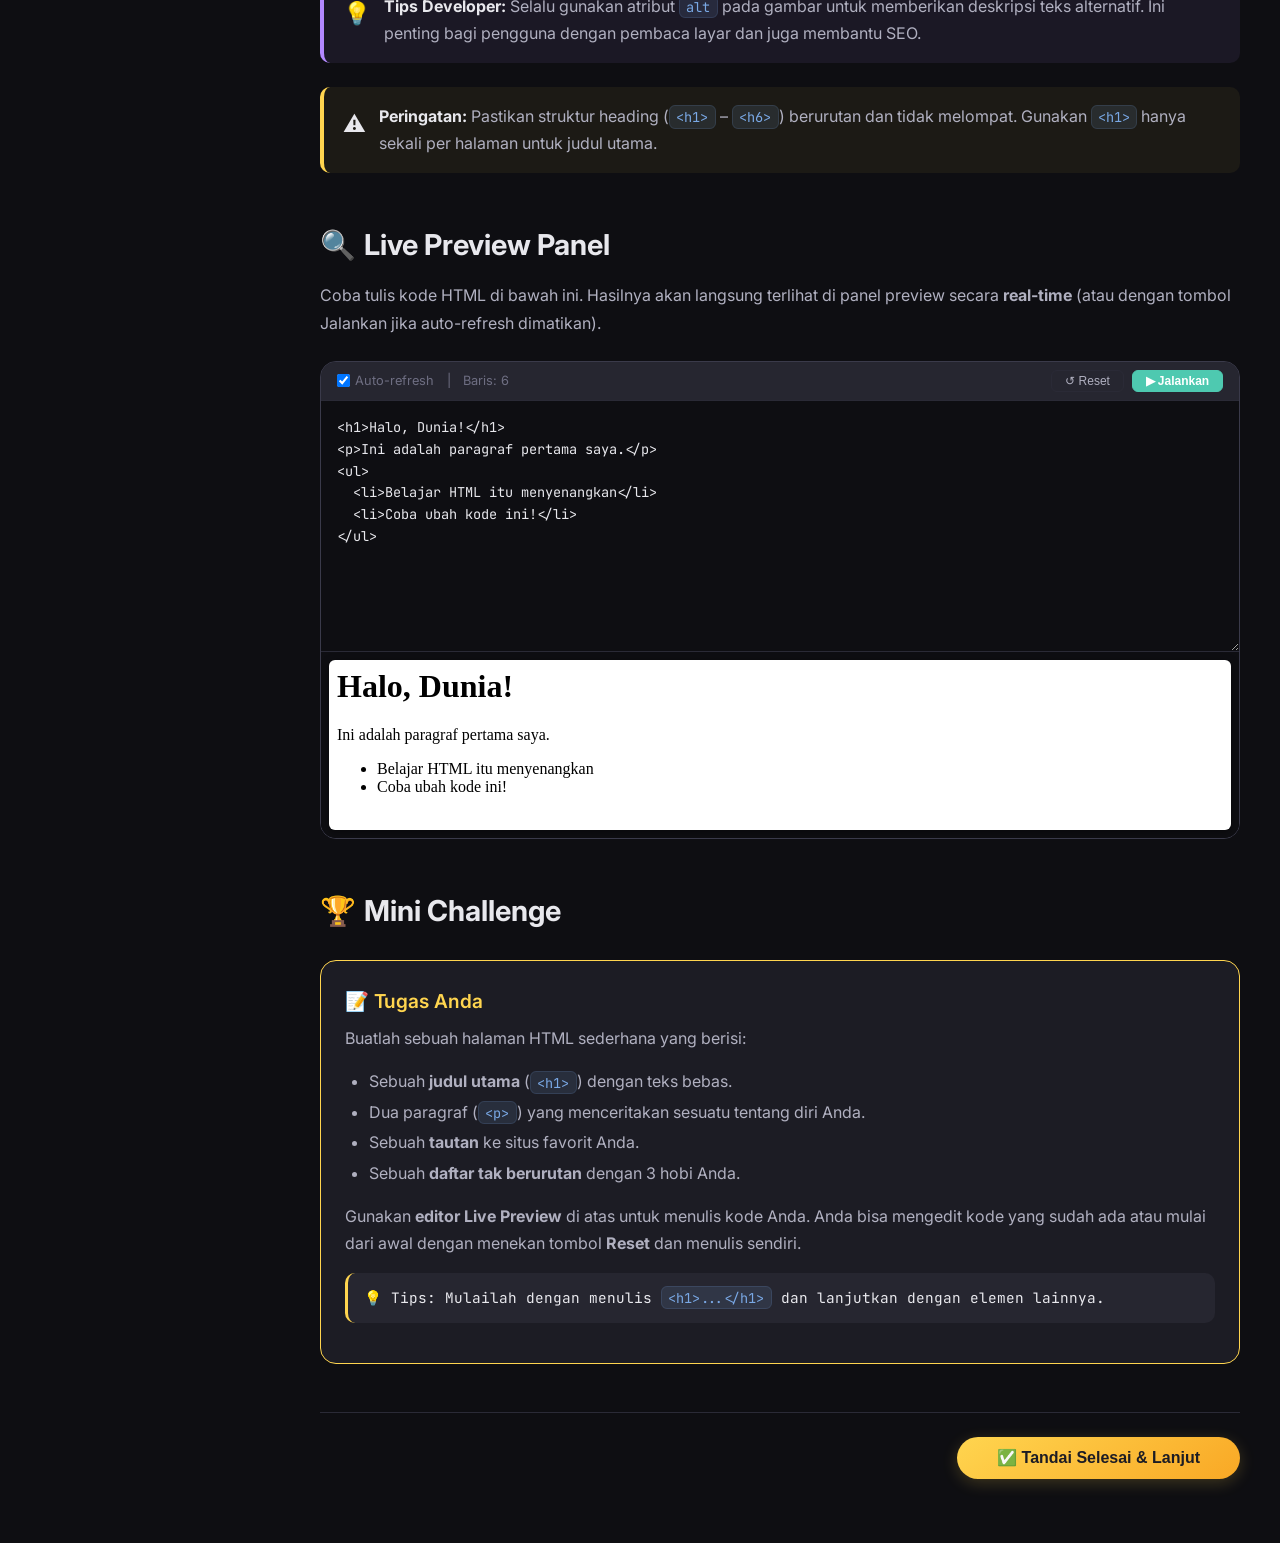
==== commit 004e2f19: "update modul 01, responsif ke semua device" ====
--- a/modules/01-pengenalan-html/index.html
+++ b/modules/01-pengenalan-html/index.html
@@ -23,7 +23,7 @@
       <svg xmlns="http://www.w3.org/2000/svg" viewBox="0 0 24 24" fill="none" stroke="currentColor" stroke-width="2.5" stroke-linecap="round" stroke-linejoin="round">
         <line x1="19" y1="12" x2="5" y2="12"/><polyline points="12 19 5 12 12 5"/>
       </svg>
-      <span>Kembali ke Dashboard</span>
+      <span>Kembali</span>
     </a>
     <div class="nav-info">
       <span class="badge">HTML Dasar</span>
@@ -242,7 +242,7 @@
               <span id="lineCount">Baris: 1</span>
             </div>
             <div class="right">
-              <button id="resetCodeBtn">↺ Reset Kode</button>
+              <button id="resetCodeBtn">↺ Reset</button>
               <button class="btn-run" id="runBtn">▶ Jalankan</button>
             </div>
           </div>
@@ -278,7 +278,7 @@
           <p>
             Gunakan <strong>editor Live Preview</strong> di atas untuk menulis kode Anda. 
             Anda bisa mengedit kode yang sudah ada atau mulai dari awal dengan menekan tombol 
-            <strong>Reset Kode</strong> dan menulis sendiri.
+            <strong>Reset</strong> dan menulis sendiri.
           </p>
           <div class="challenge-instruction">
             💡 Tips: Mulailah dengan menulis <code>&lt;h1&gt;...&lt;/h1&gt;</code> dan lanjutkan dengan elemen lainnya.
@@ -296,7 +296,7 @@
     </main>
   </div>
 
-  <!-- Toast container (tetap ada, meski tidak akan dipakai karena redirect) -->
+  <!-- Toast container (tetap ada untuk fallback) -->
   <div class="toast-container" id="toastContainer" aria-live="polite" aria-atomic="true"></div>
 
   <script src="script.js"></script>
--- a/modules/01-pengenalan-html/style.css
+++ b/modules/01-pengenalan-html/style.css
@@ -1,4 +1,3 @@
-
     /* ================================================================
        GAYA UTAMA – MODUL LENGKAP (SPLIT VIEW + SEMUA FITUR)
        ================================================================ */
@@ -37,7 +36,7 @@
       --shadow-lg:      0 12px 48px rgba(0,0,0,0.8);
       --transition:     0.25s cubic-bezier(0.4, 0, 0.2, 1);
       --sidebar-width:  280px;
-      --header-height:  60px;
+      --header-height:  64px;
     }
 
     html {
@@ -95,7 +94,7 @@
       align-items: center;
       padding: 0 1.5rem;
       z-index: 100;
-      gap: 1rem;
+      gap: 0.75rem;
     }
 
     .top-nav .back-btn {
@@ -108,6 +107,7 @@
       font-size: 0.9rem;
       transition: color var(--transition);
       white-space: nowrap;
+      flex-shrink: 0;
     }
     .top-nav .back-btn:hover {
       color: var(--text-primary);
@@ -120,10 +120,11 @@
     .top-nav .nav-info {
       display: flex;
       align-items: center;
-      gap: 1rem;
+      gap: 0.75rem;
       margin-left: auto;
       flex-wrap: wrap;
       font-size: 0.8rem;
+      flex-shrink: 0;
     }
     .top-nav .badge {
       background: rgba(179, 136, 255, 0.15);
@@ -133,16 +134,19 @@
       border: 1px solid rgba(179, 136, 255, 0.2);
       font-weight: 600;
       letter-spacing: 0.03em;
+      white-space: nowrap;
     }
     .top-nav .difficulty {
       color: var(--accent-gold);
       font-weight: 600;
+      white-space: nowrap;
     }
     .top-nav .time {
       color: var(--text-muted);
       display: flex;
       align-items: center;
       gap: 0.2rem;
+      white-space: nowrap;
     }
 
     .sidebar-toggle {
@@ -154,6 +158,7 @@
       cursor: pointer;
       padding: 0.2rem 0.5rem;
       line-height: 1;
+      flex-shrink: 0;
     }
 
     /* ──────────────────────────────────────────────────────────────
@@ -249,6 +254,7 @@
       padding: 2rem 2.5rem 4rem;
       max-width: 1000px;
       margin: 0 auto;
+      width: 100%;
     }
 
     /* ── Bagian konten ── */
@@ -317,6 +323,8 @@
       padding: 0.4rem 1rem;
       background: rgba(255,255,255,0.03);
       border-bottom: 1px solid var(--border-subtle);
+      flex-wrap: wrap;
+      gap: 0.5rem;
     }
     .code-block .code-header span {
       font-size: 0.7rem;
@@ -401,6 +409,7 @@
       gap: 0.8rem;
       font-size: 0.8rem;
       color: var(--text-muted);
+      flex-wrap: wrap;
     }
     .live-editor .editor-toolbar .left label {
       display: flex;
@@ -411,6 +420,7 @@
     .live-editor .editor-toolbar .right {
       display: flex;
       gap: 0.5rem;
+      flex-wrap: wrap;
     }
     .live-editor .editor-toolbar button {
       background: transparent;
@@ -421,6 +431,7 @@
       font-size: 0.75rem;
       cursor: pointer;
       transition: all var(--transition);
+      white-space: nowrap;
     }
     .live-editor .editor-toolbar button:hover {
       background: var(--bg-card-hover);
@@ -590,11 +601,36 @@
       to   { opacity: 1; transform: translateY(0) scale(1); }
     }
 
-    /* ── Responsif ── */
+    /* ──────────────────────────────────────────────────────────────
+       RESPONSIVE — SAMA DENGAN DASHBOARD UTAMA
+       ────────────────────────────────────────────────────────────── */
+
+    /* Tablet & layar sedang */
+    @media (max-width: 1100px) {
+      .main-content {
+        padding: 1.5rem 1.8rem 3rem;
+      }
+    }
+
+    @media (max-width: 900px) {
+      .top-nav .nav-info .time span {
+        display: none;
+      }
+      .sidebar {
+        width: 240px;
+      }
+    }
+
+    /* Mobile & tablet kecil */
     @media (max-width: 820px) {
+      :root {
+        --header-height: 56px;
+      }
+
       .sidebar-toggle {
         display: inline-block;
       }
+
       .sidebar {
         position: fixed;
         left: -280px;
@@ -605,35 +641,48 @@
         width: 280px;
         background: var(--bg-surface);
         border-right: 1px solid var(--border-default);
+        padding: 1rem;
       }
       .sidebar.open {
         left: 0;
       }
+
       .main-content {
         padding: 1rem 1.2rem 3rem;
       }
-      .top-nav .nav-info .time span {
-        display: none;
-      }
-    }
-
-    @media (max-width: 500px) {
+
       .top-nav {
-        padding: 0 0.8rem;
+        padding: 0 1rem;
+        gap: 0.5rem;
       }
       .top-nav .back-btn span {
         display: none;
       }
-      .top-nav .nav-info .badge,
-      .top-nav .nav-info .difficulty {
+      .top-nav .nav-info {
+        gap: 0.5rem;
+        font-size: 0.7rem;
+      }
+      .top-nav .badge {
+        padding: 0.1rem 0.5rem;
         font-size: 0.65rem;
       }
-      .main-content {
-        padding: 0.8rem;
-      }
+      .top-nav .difficulty {
+        font-size: 0.65rem;
+      }
+      .top-nav .time {
+        font-size: 0.65rem;
+      }
+
       .section-block h2 {
         font-size: 1.4rem;
       }
+      .section-block h2 .emoji {
+        font-size: 1.4rem;
+      }
+      .section-block h3 {
+        font-size: 1rem;
+      }
+
       .live-editor .editor-toolbar {
         flex-direction: column;
         align-items: stretch;
@@ -641,6 +690,194 @@
       .live-editor .editor-toolbar .left,
       .live-editor .editor-toolbar .right {
         justify-content: center;
+        flex-wrap: wrap;
+      }
+      .live-editor .editor-body textarea {
+        min-height: 150px;
+        font-size: 0.8rem;
+        padding: 0.75rem;
+      }
+      .live-editor .preview-panel iframe {
+        min-height: 140px;
+      }
+      .live-editor .preview-panel .placeholder {
+        min-height: 140px;
+        font-size: 0.85rem;
+      }
+
+      .code-block pre {
+        font-size: 0.75rem;
+        padding: 0.75rem 1rem;
+      }
+      .code-block .code-header {
+        padding: 0.3rem 0.75rem;
+      }
+      .code-block .code-header span {
+        font-size: 0.6rem;
+      }
+      .code-block .code-header .copy-btn {
+        font-size: 0.7rem;
+        padding: 0.1rem 0.5rem;
+      }
+
+      .callout {
+        padding: 0.75rem 1rem;
+        font-size: 0.9rem;
+      }
+      .callout .icon {
+        font-size: 1.2rem;
+      }
+
+      .challenge-box {
+        padding: 1rem;
+      }
+      .challenge-box h3 {
+        font-size: 1.1rem;
+      }
+      .challenge-box .challenge-instruction {
+        font-size: 0.8rem;
+        padding: 0.6rem 0.8rem;
+      }
+
+      .module-footer {
+        justify-content: center;
+      }
+      .btn-complete {
+        width: 100%;
+        justify-content: center;
+        padding: 0.7rem 1.5rem;
+        font-size: 0.95rem;
+      }
+
+      .toast-container {
+        bottom: 1rem;
+        right: 1rem;
+        left: 1rem;
+        align-items: stretch;
+      }
+      .toast {
+        min-width: unset;
+        max-width: 100%;
+        font-size: 0.85rem;
+        padding: 0.75rem 1rem;
+      }
+    }
+
+    /* HP kecil */
+    @media (max-width: 480px) {
+      .top-nav {
+        padding: 0 0.6rem;
+        gap: 0.3rem;
+      }
+      .top-nav .back-btn svg {
+        width: 18px;
+        height: 18px;
+      }
+      .top-nav .nav-info .badge,
+      .top-nav .nav-info .difficulty {
+        font-size: 0.55rem;
+      }
+      .top-nav .time {
+        font-size: 0.55rem;
+      }
+      .top-nav .time span {
+        display: none !important;
+      }
+
+      .main-content {
+        padding: 0.8rem 0.8rem 2rem;
+      }
+
+      .section-block {
+        margin-bottom: 2rem;
+      }
+      .section-block h2 {
+        font-size: 1.2rem;
+      }
+      .section-block h2 .emoji {
+        font-size: 1.2rem;
+      }
+      .section-block h3 {
+        font-size: 0.95rem;
+        margin-top: 1rem;
+      }
+      .section-block p {
+        font-size: 0.9rem;
+      }
+      .section-block ul, .section-block ol {
+        font-size: 0.9rem;
+        margin-left: 1.2rem;
+      }
+
+      .code-block pre {
+        font-size: 0.7rem;
+        padding: 0.6rem 0.8rem;
+      }
+      .code-block .code-header {
+        padding: 0.2rem 0.6rem;
+      }
+      .code-block .code-header .copy-btn {
+        font-size: 0.65rem;
+        padding: 0.1rem 0.4rem;
+      }
+
+      .live-editor .editor-toolbar {
+        padding: 0.4rem 0.6rem;
+      }
+      .live-editor .editor-toolbar .left {
+        font-size: 0.7rem;
+        gap: 0.4rem;
+      }
+      .live-editor .editor-toolbar .right button {
+        font-size: 0.65rem;
+        padding: 0.15rem 0.6rem;
+      }
+      .live-editor .editor-body textarea {
+        min-height: 120px;
+        font-size: 0.75rem;
+        padding: 0.6rem;
+      }
+      .live-editor .preview-panel {
+        min-height: 120px;
+        padding: 0.3rem;
+      }
+      .live-editor .preview-panel iframe {
+        min-height: 120px;
+      }
+      .live-editor .preview-panel .placeholder {
+        min-height: 120px;
+        font-size: 0.75rem;
+      }
+
+      .callout {
+        padding: 0.6rem 0.8rem;
+        font-size: 0.85rem;
+        gap: 0.5rem;
+      }
+      .callout .icon {
+        font-size: 1rem;
+      }
+
+      .challenge-box {
+        padding: 0.8rem;
+      }
+      .challenge-box h3 {
+        font-size: 1rem;
+      }
+      .challenge-box p {
+        font-size: 0.85rem;
+      }
+      .challenge-box ul {
+        font-size: 0.85rem;
+      }
+      .challenge-box .challenge-instruction {
+        font-size: 0.75rem;
+        padding: 0.5rem 0.6rem;
+      }
+
+      .btn-complete {
+        font-size: 0.85rem;
+        padding: 0.6rem 1.2rem;
       }
     }
 
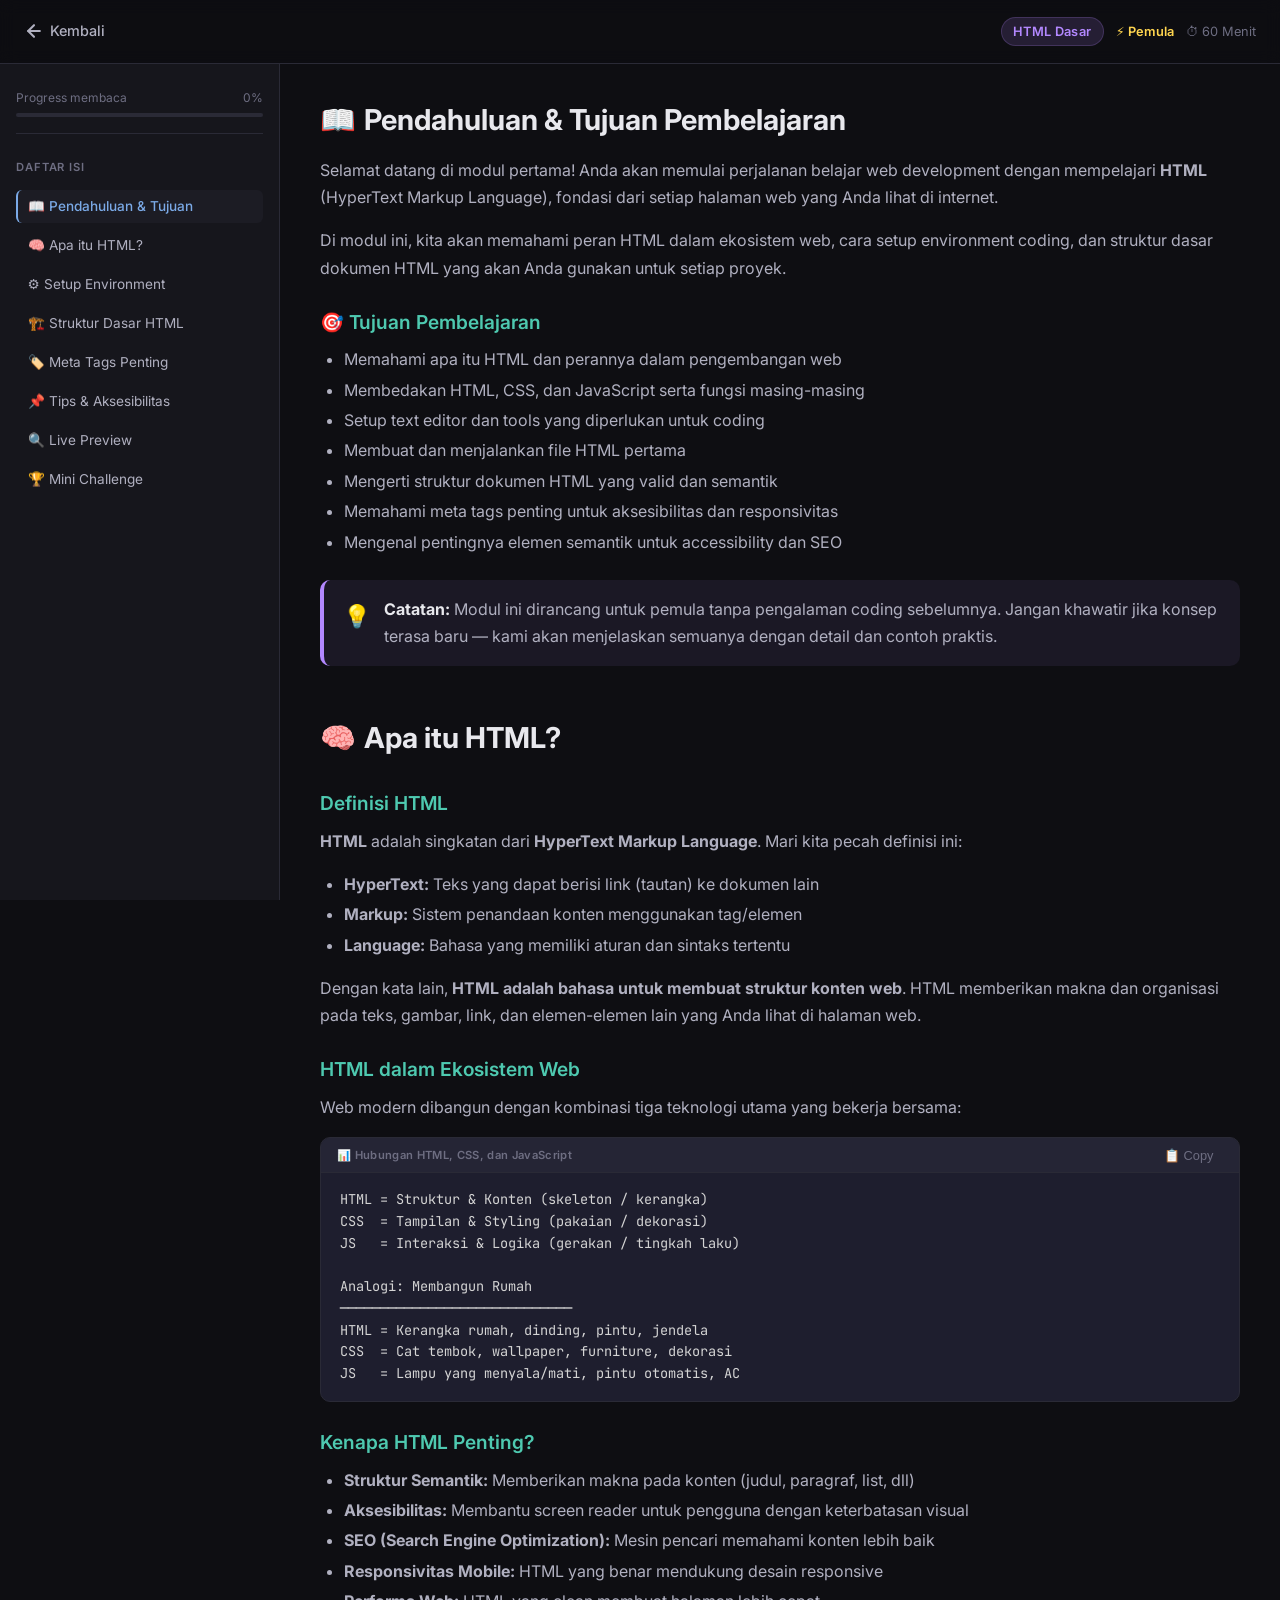
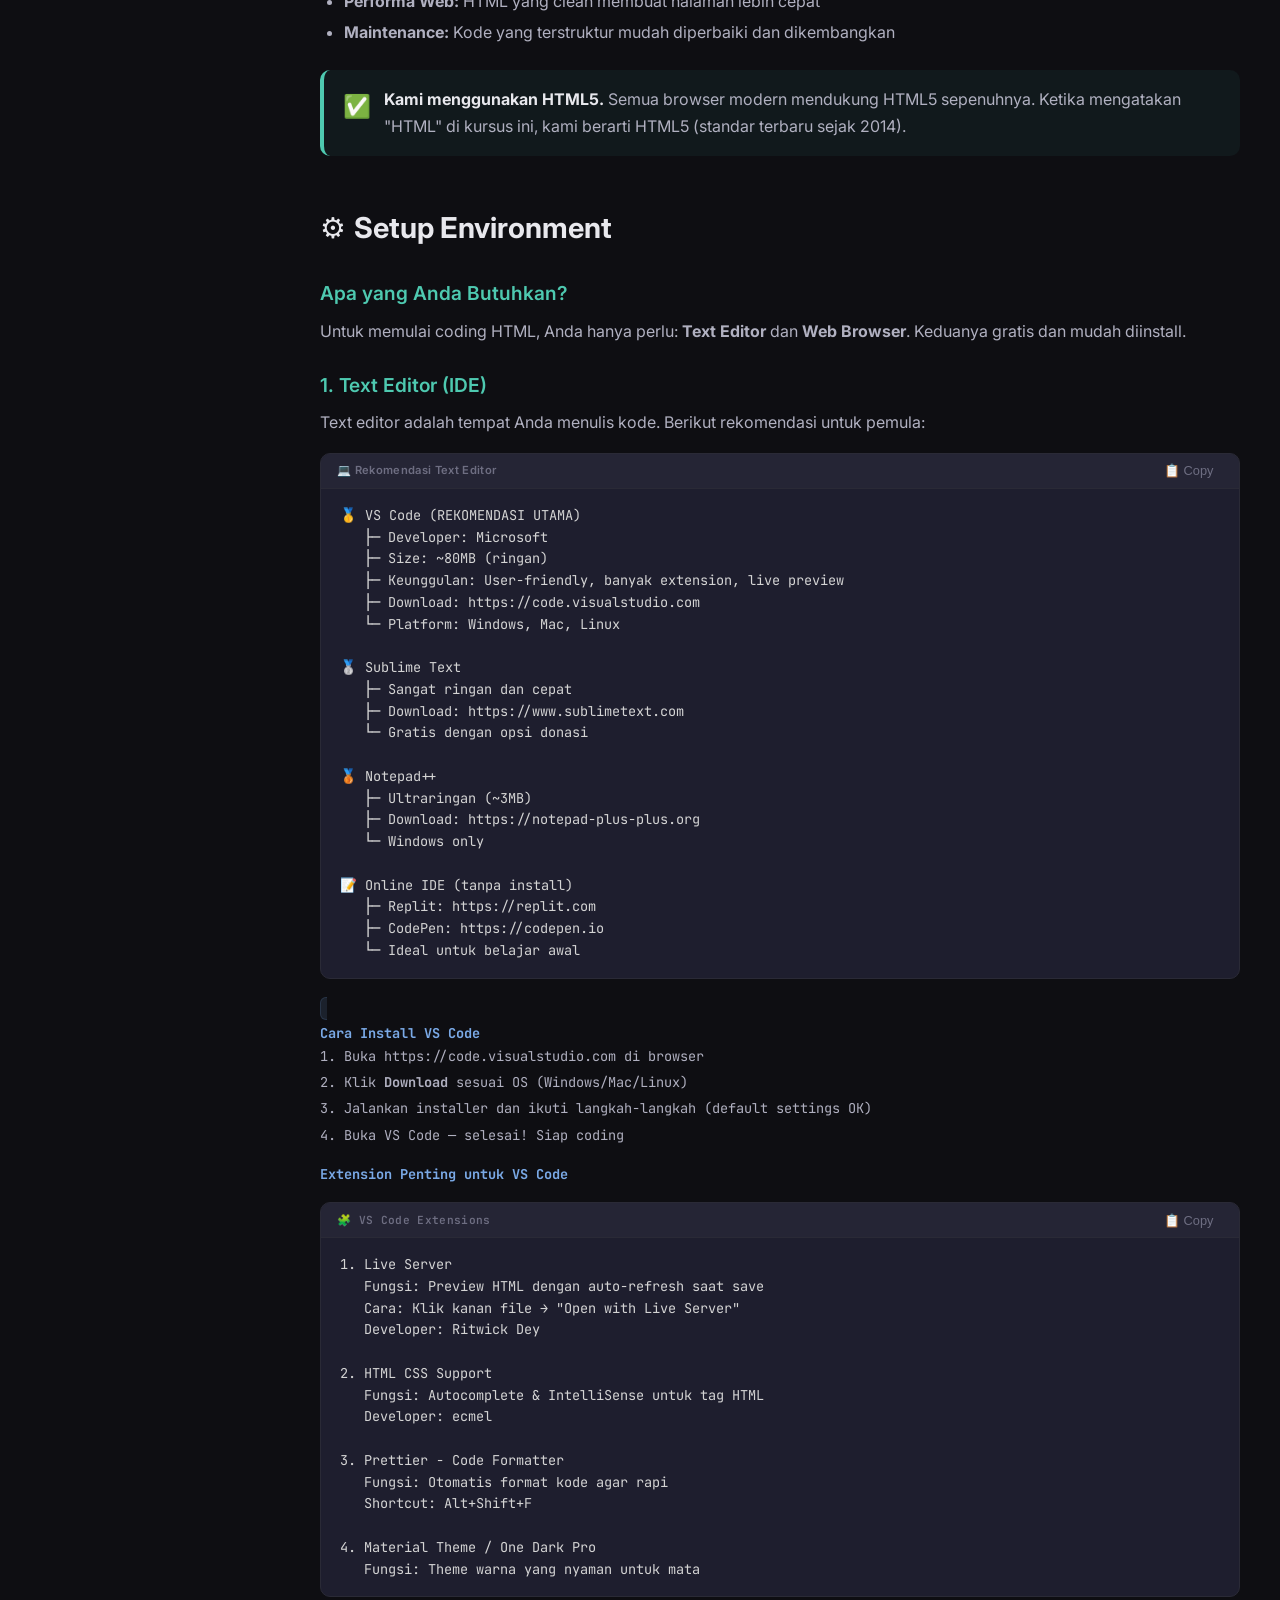
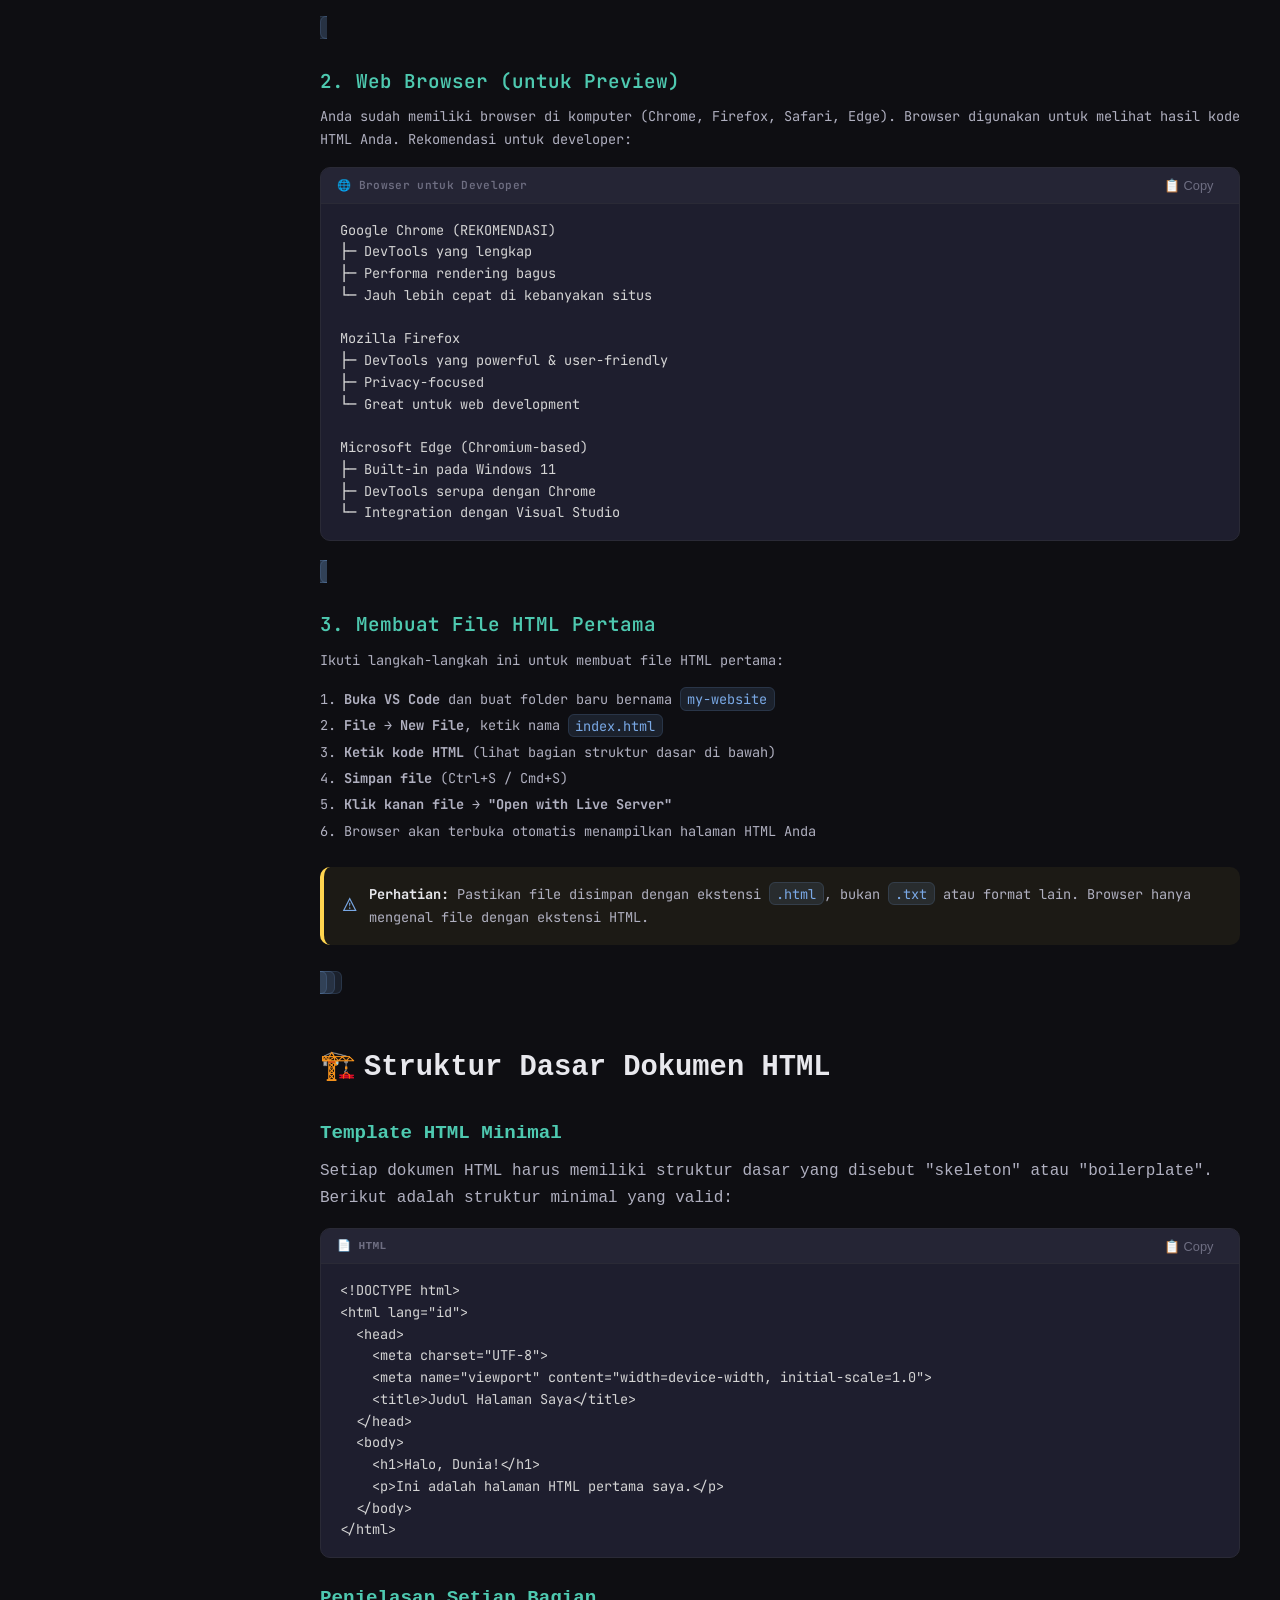
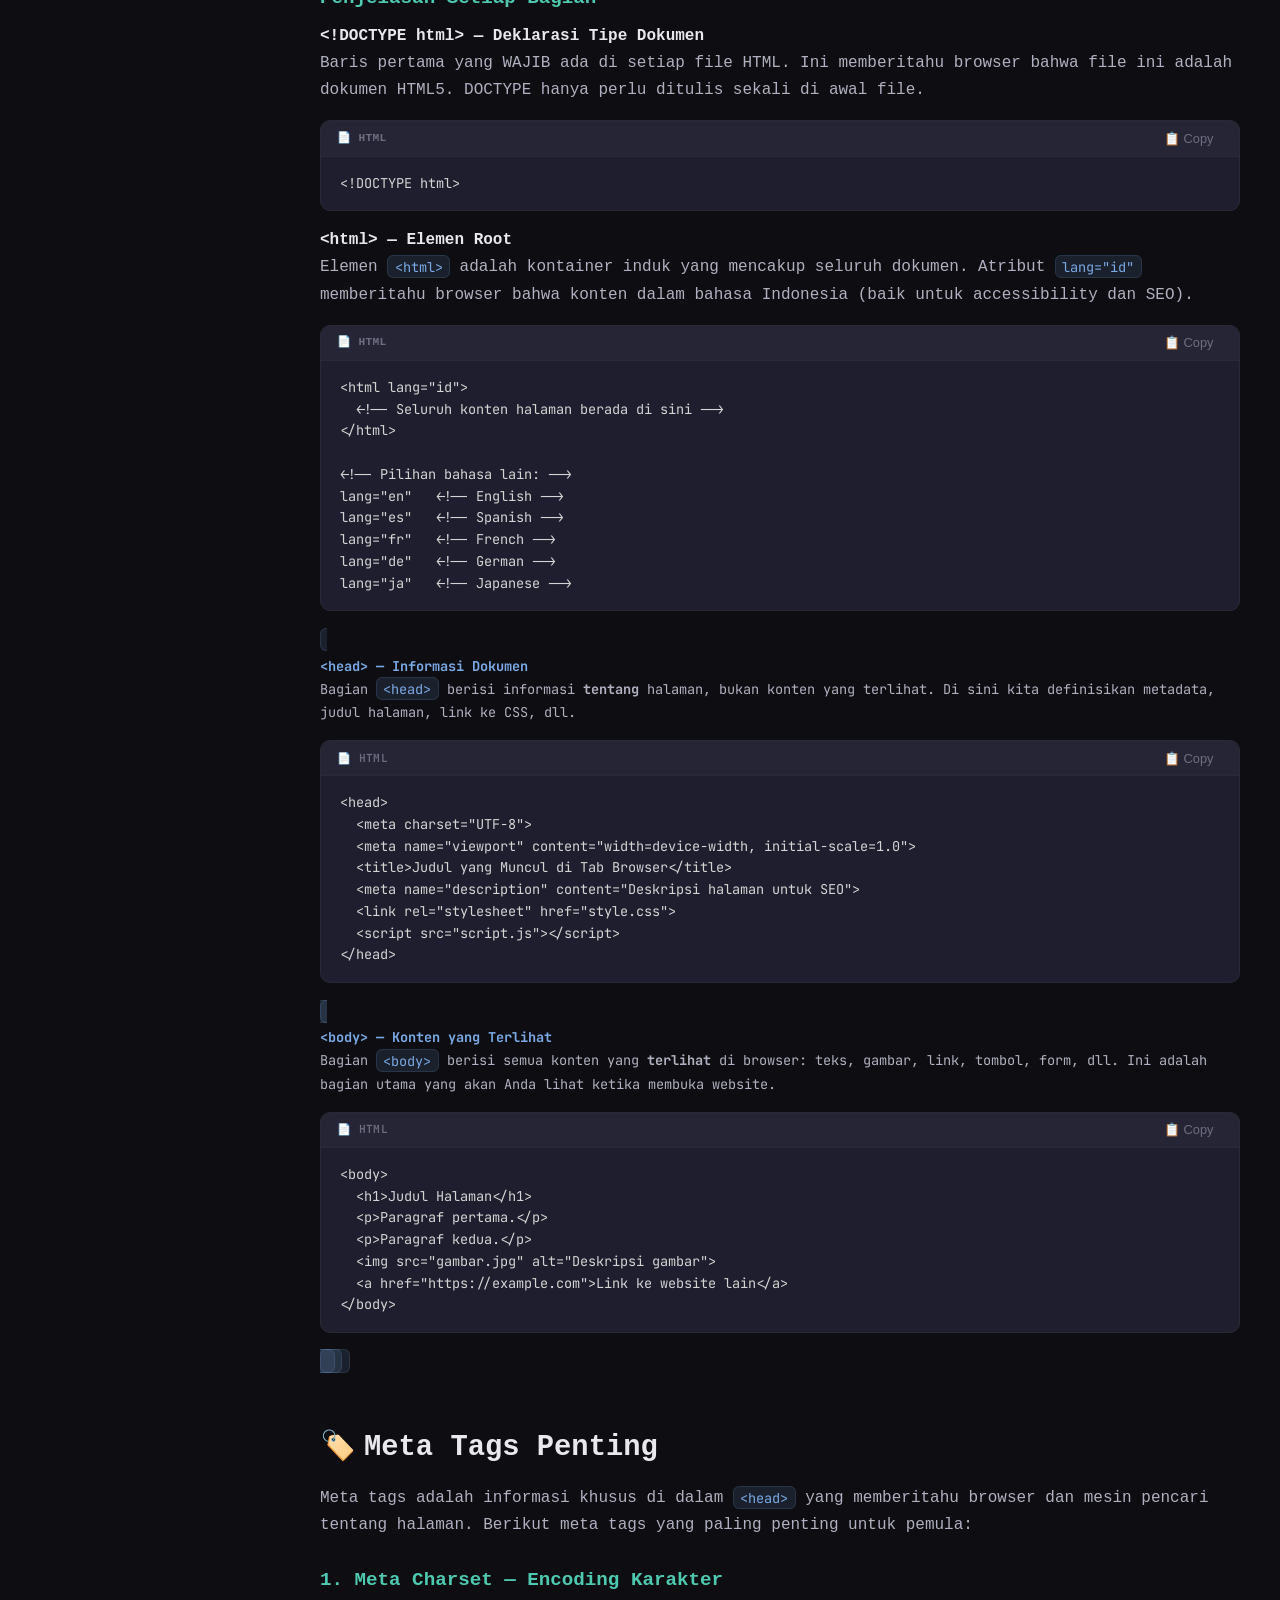
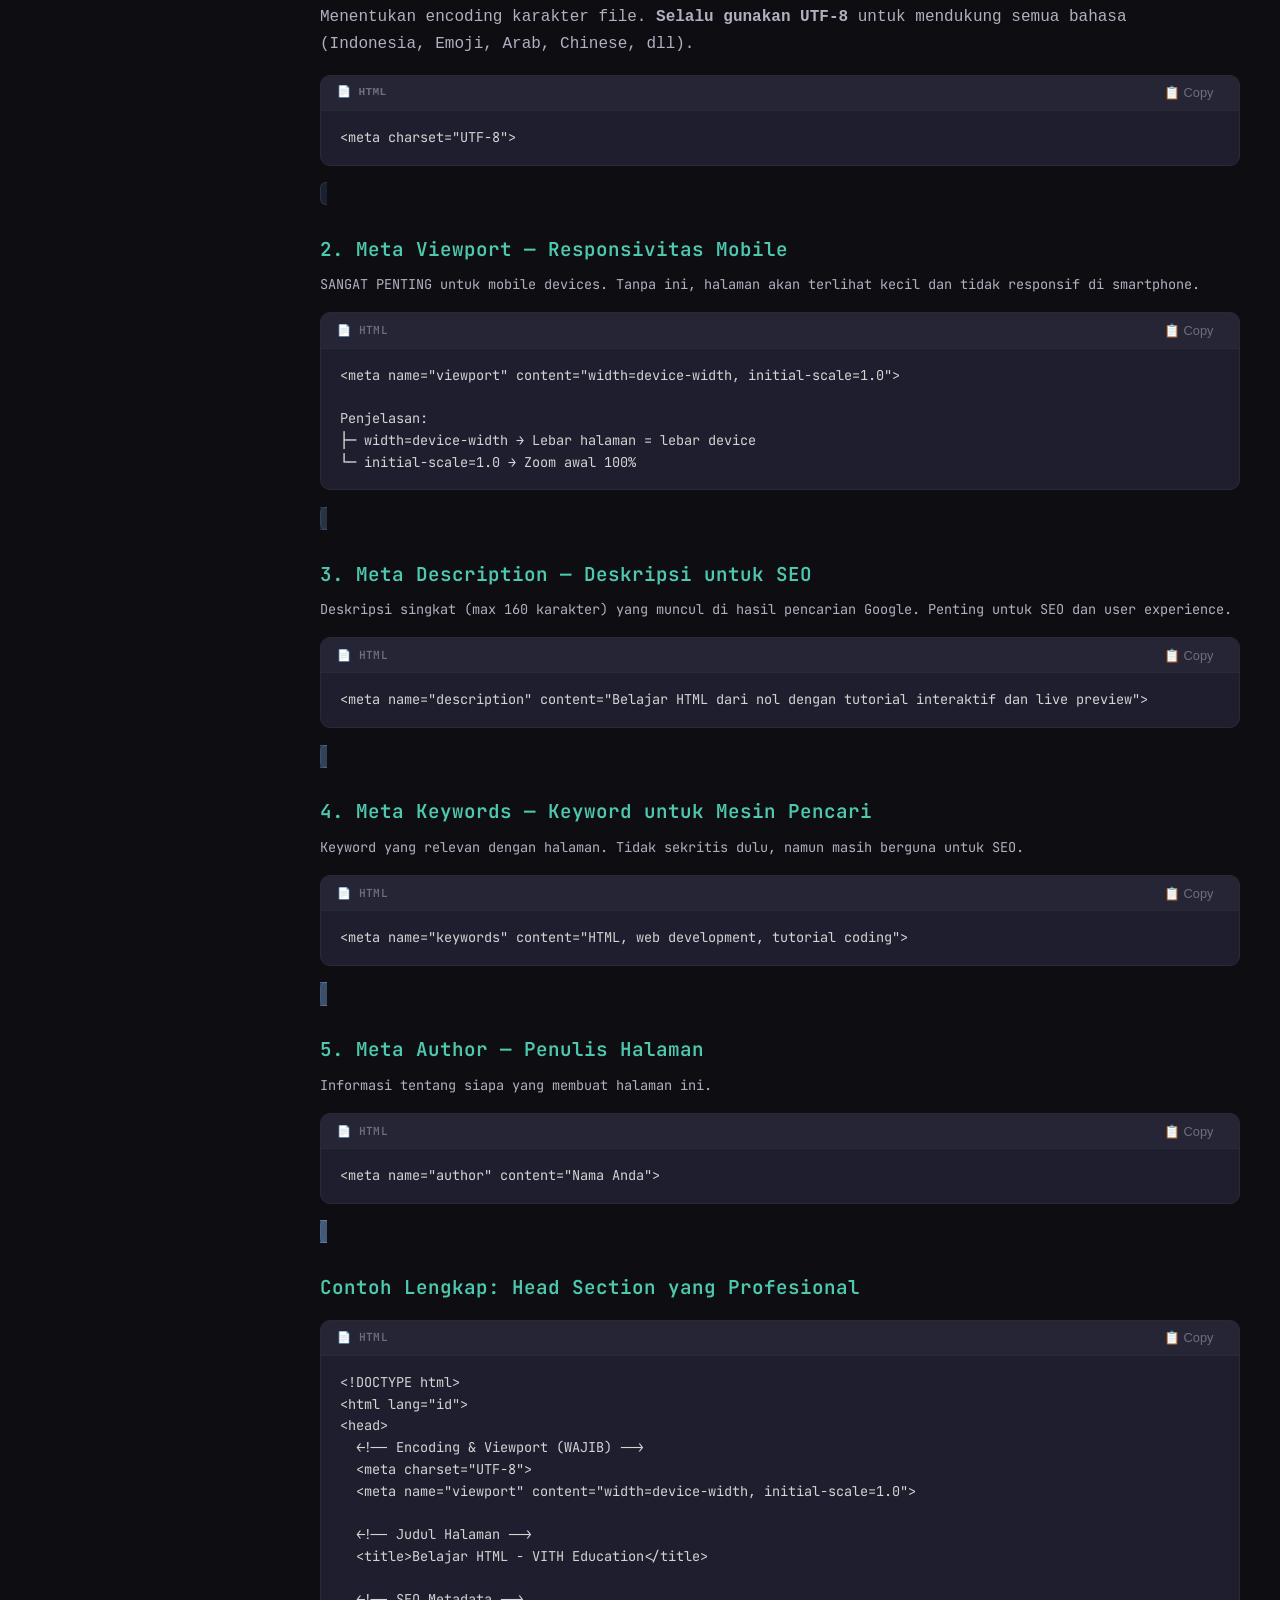
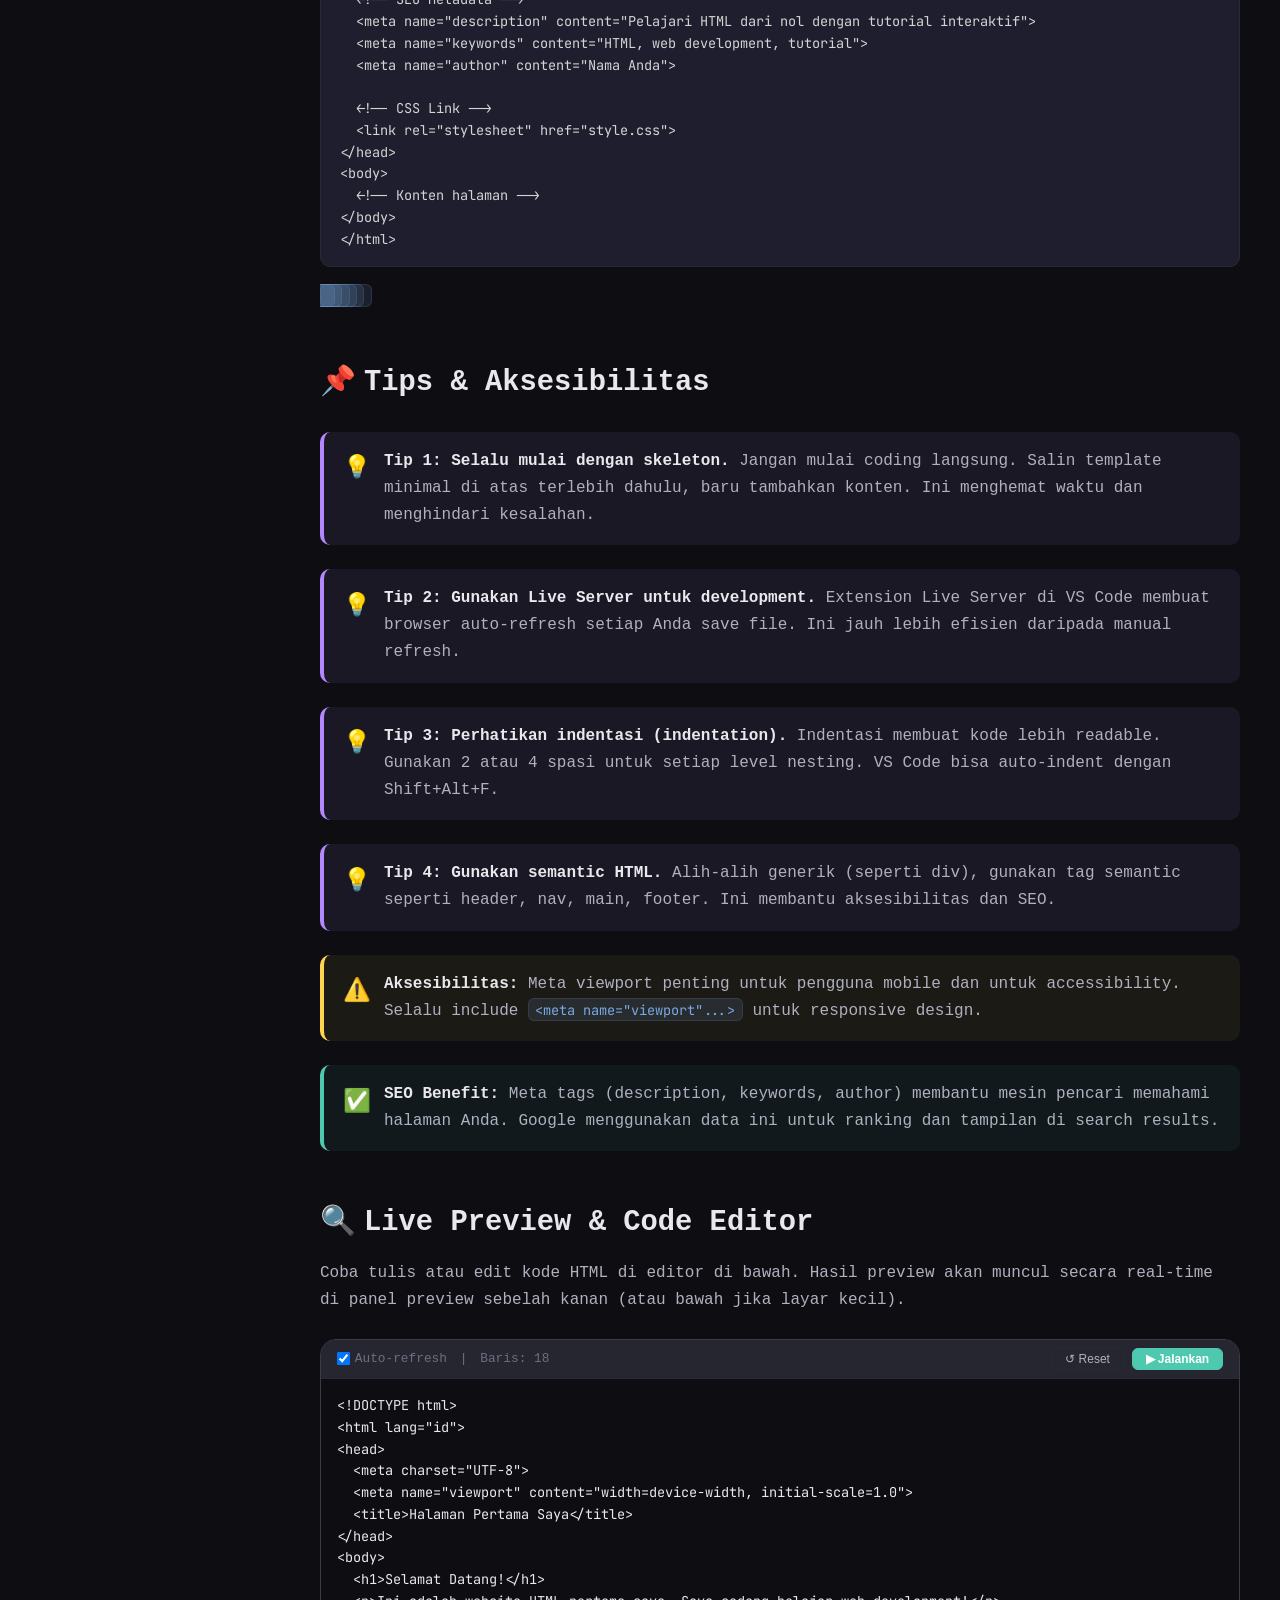
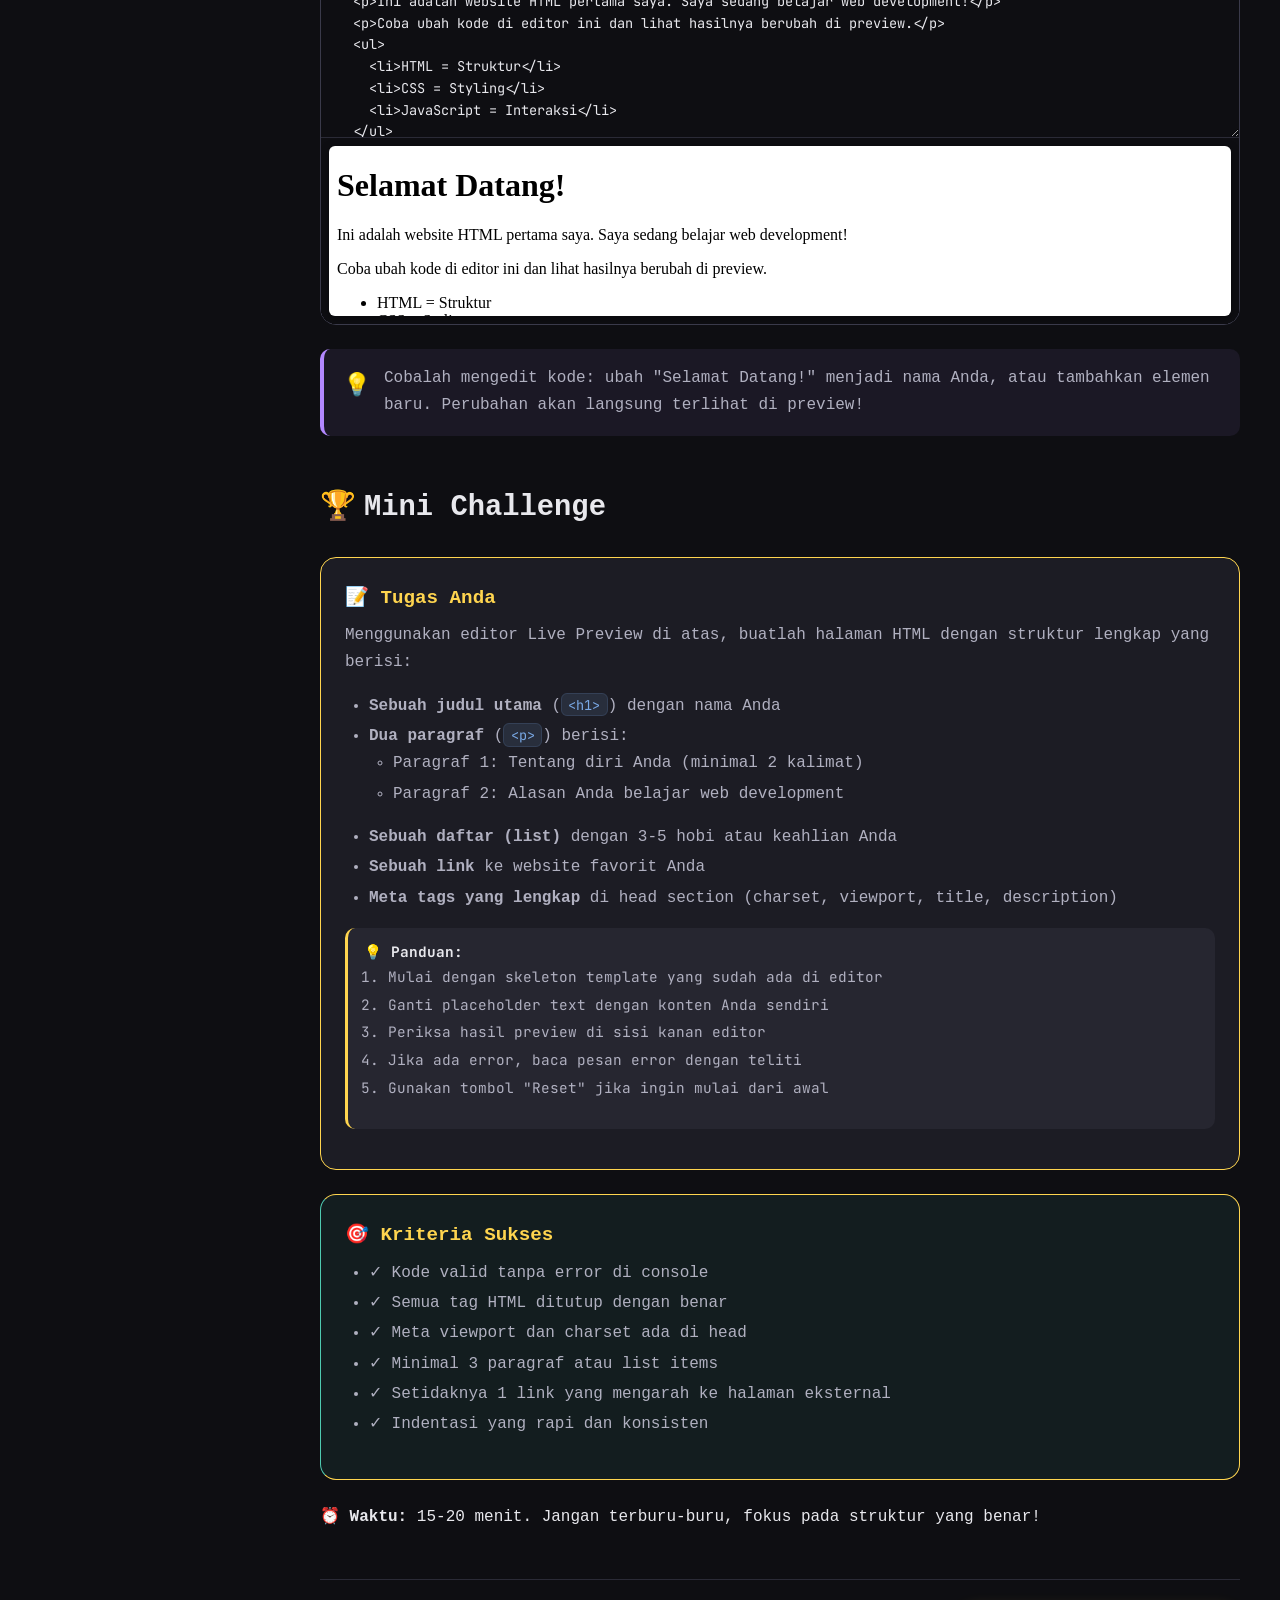
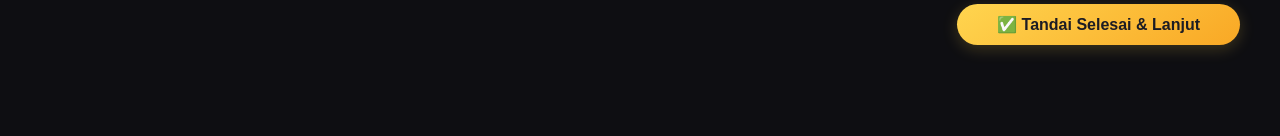
==== commit 2d09794c: "perbaikan modul 1" ====
--- a/modules/01-pengenalan-html/index.html
+++ b/modules/01-pengenalan-html/index.html
@@ -3,8 +3,8 @@
 <head>
   <meta charset="UTF-8" />
   <meta name="viewport" content="width=device-width, initial-scale=1.0" />
-  <meta name="description" content="Modul 1: Pengenalan HTML & Struktur Dokumen — VITH Education" />
-  <title>Modul 01 · Pengenalan HTML · VITH Education</title>
+  <meta name="description" content="Modul 1: Pengenalan HTML & Setup Environment — VITH Education" />
+  <title>Modul 01 · Pengenalan HTML & Setup · VITH Education</title>
 
   <link rel="preconnect" href="https://fonts.googleapis.com" />
   <link rel="preconnect" href="https://fonts.gstatic.com" crossorigin />
@@ -27,8 +27,8 @@
     </a>
     <div class="nav-info">
       <span class="badge">HTML Dasar</span>
-      <span class="difficulty">⚡ Beginner</span>
-      <span class="time">⏱ <span>45 Menit</span></span>
+      <span class="difficulty">⚡ Pemula</span>
+      <span class="time">⏱ <span>60 Menit</span></span>
     </div>
   </header>
 
@@ -53,9 +53,11 @@
         <div class="toc-title">Daftar Isi</div>
         <ul class="toc-list" id="tocList">
           <li><a href="#pendahuluan" data-target="pendahuluan">📖 Pendahuluan & Tujuan</a></li>
-          <li><a href="#konsep" data-target="konsep">🧠 Penjelasan Konsep</a></li>
-          <li><a href="#codeblock" data-target="codeblock">💻 Code Block</a></li>
-          <li><a href="#callout" data-target="callout">📌 Tips & Aksesibilitas</a></li>
+          <li><a href="#apa-itu-html" data-target="apa-itu-html">🧠 Apa itu HTML?</a></li>
+          <li><a href="#setup" data-target="setup">⚙️ Setup Environment</a></li>
+          <li><a href="#struktur-dasar" data-target="struktur-dasar">🏗️ Struktur Dasar HTML</a></li>
+          <li><a href="#meta-tags" data-target="meta-tags">🏷️ Meta Tags Penting</a></li>
+          <li><a href="#tips" data-target="tips">📌 Tips & Aksesibilitas</a></li>
           <li><a href="#livepreview" data-target="livepreview">🔍 Live Preview</a></li>
           <li><a href="#challenge" data-target="challenge">🏆 Mini Challenge</a></li>
         </ul>
@@ -69,36 +71,221 @@
       <section class="section-block" id="pendahuluan">
         <h2><span class="emoji">📖</span> Pendahuluan &amp; Tujuan Pembelajaran</h2>
         <p>
-          Selamat datang di modul pertama! Di sini Anda akan mempelajari fondasi dari setiap halaman web: 
-          <strong>HTML</strong> (HyperText Markup Language). Kami akan membahas apa itu HTML, bagaimana 
-          struktur dokumen HTML, dan elemen-elemen dasar yang sering digunakan.
-        </p>
-        <p><strong>Tujuan pembelajaran:</strong></p>
+          Selamat datang di modul pertama! Anda akan memulai perjalanan belajar web development dengan 
+          mempelajari <strong>HTML</strong> (HyperText Markup Language), fondasi dari setiap halaman web 
+          yang Anda lihat di internet.
+        </p>
+        <p>
+          Di modul ini, kita akan memahami peran HTML dalam ekosistem web, cara setup environment coding, 
+          dan struktur dasar dokumen HTML yang akan Anda gunakan untuk setiap proyek.
+        </p>
+
+        <h3>🎯 Tujuan Pembelajaran</h3>
         <ul>
-          <li>Memahami peran HTML dalam pengembangan web.</li>
-          <li>Mengenal struktur dasar dokumen HTML.</li>
-          <li>Mampu menulis elemen HTML dasar (heading, paragraf, tautan, gambar, daftar).</li>
-          <li>Mengerti pentingnya elemen semantik untuk aksesibilitas dan SEO.</li>
+          <li>Memahami apa itu HTML dan perannya dalam pengembangan web</li>
+          <li>Membedakan HTML, CSS, dan JavaScript serta fungsi masing-masing</li>
+          <li>Setup text editor dan tools yang diperlukan untuk coding</li>
+          <li>Membuat dan menjalankan file HTML pertama</li>
+          <li>Mengerti struktur dokumen HTML yang valid dan semantik</li>
+          <li>Memahami meta tags penting untuk aksesibilitas dan responsivitas</li>
+          <li>Mengenal pentingnya elemen semantik untuk accessibility dan SEO</li>
         </ul>
-      </section>
-
-      <!-- ========== 2. PENJELASAN KONSEP ========== -->
-      <section class="section-block" id="konsep">
-        <h2><span class="emoji">🧠</span> Penjelasan Konsep</h2>
-
-        <h3>Apa itu HTML?</h3>
-        <p>
-          <strong>HTML</strong> (HyperText Markup Language) adalah bahasa markup standar yang digunakan 
-          untuk membuat dan menyusun halaman web. HTML memberikan struktur dasar pada konten yang Anda 
-          lihat di browser, seperti teks, gambar, tautan, formulir, dan lainnya.
-        </p>
-        <p>
-          HTML bekerja bersama dengan CSS (untuk tampilan) dan JavaScript (untuk interaktivitas) untuk 
-          membangun pengalaman web yang lengkap.
-        </p>
-
-        <h3>Struktur Dasar Dokumen HTML</h3>
-        <p>Setiap dokumen HTML memiliki kerangka wajib seperti di bawah ini:</p>
+
+        <div class="callout">
+          <span class="icon">💡</span>
+          <div class="content">
+            <strong>Catatan:</strong> Modul ini dirancang untuk pemula tanpa pengalaman coding sebelumnya. 
+            Jangan khawatir jika konsep terasa baru — kami akan menjelaskan semuanya dengan detail dan contoh praktis.
+          </div>
+        </div>
+      </section>
+
+      <!-- ========== 2. APA ITU HTML ========== -->
+      <section class="section-block" id="apa-itu-html">
+        <h2><span class="emoji">🧠</span> Apa itu HTML?</h2>
+
+        <h3>Definisi HTML</h3>
+        <p>
+          <strong>HTML</strong> adalah singkatan dari <strong>HyperText Markup Language</strong>. Mari kita 
+          pecah definisi ini:
+        </p>
+        <ul>
+          <li><strong>HyperText:</strong> Teks yang dapat berisi link (tautan) ke dokumen lain</li>
+          <li><strong>Markup:</strong> Sistem penandaan konten menggunakan tag/elemen</li>
+          <li><strong>Language:</strong> Bahasa yang memiliki aturan dan sintaks tertentu</li>
+        </ul>
+
+        <p>
+          Dengan kata lain, <strong>HTML adalah bahasa untuk membuat struktur konten web</strong>. HTML 
+          memberikan makna dan organisasi pada teks, gambar, link, dan elemen-elemen lain yang Anda lihat 
+          di halaman web.
+        </p>
+
+        <h3>HTML dalam Ekosistem Web</h3>
+        <p>Web modern dibangun dengan kombinasi tiga teknologi utama yang bekerja bersama:</p>
+
+        <div class="code-block">
+          <div class="code-header">
+            <span>📊 Hubungan HTML, CSS, dan JavaScript</span>
+            <button class="copy-btn">📋 Copy</button>
+          </div>
+          <pre><code>HTML = Struktur & Konten (skeleton / kerangka)
+CSS  = Tampilan & Styling (pakaian / dekorasi)
+JS   = Interaksi & Logika (gerakan / tingkah laku)
+
+Analogi: Membangun Rumah
+─────────────────────────────
+HTML = Kerangka rumah, dinding, pintu, jendela
+CSS  = Cat tembok, wallpaper, furniture, dekorasi
+JS   = Lampu yang menyala/mati, pintu otomatis, AC</code></pre>
+        </div>
+
+        <h3>Kenapa HTML Penting?</h3>
+        <ul>
+          <li><strong>Struktur Semantik:</strong> Memberikan makna pada konten (judul, paragraf, list, dll)</li>
+          <li><strong>Aksesibilitas:</strong> Membantu screen reader untuk pengguna dengan keterbatasan visual</li>
+          <li><strong>SEO (Search Engine Optimization):</strong> Mesin pencari memahami konten lebih baik</li>
+          <li><strong>Responsivitas Mobile:</strong> HTML yang benar mendukung desain responsive</li>
+          <li><strong>Performa Web:</strong> HTML yang clean membuat halaman lebih cepat</li>
+          <li><strong>Maintenance:</strong> Kode yang terstruktur mudah diperbaiki dan dikembangkan</li>
+        </ul>
+
+        <div class="callout" style="border-left-color: var(--accent-secondary); background: rgba(78, 201, 176, 0.06);">
+          <span class="icon">✅</span>
+          <div class="content">
+            <strong>Kami menggunakan HTML5.</strong> Semua browser modern mendukung HTML5 sepenuhnya. 
+            Ketika mengatakan "HTML" di kursus ini, kami berarti HTML5 (standar terbaru sejak 2014).
+          </div>
+        </div>
+      </section>
+
+      <!-- ========== 3. SETUP ENVIRONMENT ========== -->
+      <section class="section-block" id="setup">
+        <h2><span class="emoji">⚙️</span> Setup Environment</h2>
+
+        <h3>Apa yang Anda Butuhkan?</h3>
+        <p>
+          Untuk memulai coding HTML, Anda hanya perlu: <strong>Text Editor</strong> dan <strong>Web Browser</strong>. 
+          Keduanya gratis dan mudah diinstall.
+        </p>
+
+        <h3>1. Text Editor (IDE)</h3>
+        <p>Text editor adalah tempat Anda menulis kode. Berikut rekomendasi untuk pemula:</p>
+
+        <div class="code-block">
+          <div class="code-header">
+            <span>💻 Rekomendasi Text Editor</span>
+            <button class="copy-btn">📋 Copy</button>
+          </div>
+          <pre><code>🥇 VS Code (REKOMENDASI UTAMA)
+   ├─ Developer: Microsoft
+   ├─ Size: ~80MB (ringan)
+   ├─ Keunggulan: User-friendly, banyak extension, live preview
+   ├─ Download: https://code.visualstudio.com
+   └─ Platform: Windows, Mac, Linux
+
+🥈 Sublime Text
+   ├─ Sangat ringan dan cepat
+   ├─ Download: https://www.sublimetext.com
+   └─ Gratis dengan opsi donasi
+
+🥉 Notepad++
+   ├─ Ultraringan (~3MB)
+   ├─ Download: https://notepad-plus-plus.org
+   └─ Windows only
+
+📝 Online IDE (tanpa install)
+   ├─ Replit: https://replit.com
+   ├─ CodePen: https://codepen.io
+   └─ Ideal untuk belajar awal        </div>
+
+        <h4>Cara Install VS Code</h4>
+        <ol>
+          <li>Buka https://code.visualstudio.com di browser</li>
+          <li>Klik <strong>Download</strong> sesuai OS (Windows/Mac/Linux)</li>
+          <li>Jalankan installer dan ikuti langkah-langkah (default settings OK)</li>
+          <li>Buka VS Code — selesai! Siap coding</li>
+        </ol>
+
+        <h4>Extension Penting untuk VS Code</h4>
+        <div class="code-block">
+          <div class="code-header">
+            <span>🧩 VS Code Extensions</span>
+            <button class="copy-btn">📋 Copy</button>
+          </div>
+          <pre><code>1. Live Server
+   Fungsi: Preview HTML dengan auto-refresh saat save
+   Cara: Klik kanan file → "Open with Live Server"
+   Developer: Ritwick Dey
+
+2. HTML CSS Support
+   Fungsi: Autocomplete & IntelliSense untuk tag HTML
+   Developer: ecmel
+
+3. Prettier - Code Formatter
+   Fungsi: Otomatis format kode agar rapi
+   Shortcut: Alt+Shift+F
+
+4. Material Theme / One Dark Pro
+   Fungsi: Theme warna yang nyaman untuk mata        </div>
+
+        <h3>2. Web Browser (untuk Preview)</h3>
+        <p>
+          Anda sudah memiliki browser di komputer (Chrome, Firefox, Safari, Edge). Browser digunakan untuk 
+          melihat hasil kode HTML Anda. Rekomendasi untuk developer:
+        </p>
+
+        <div class="code-block">
+          <div class="code-header">
+            <span>🌐 Browser untuk Developer</span>
+            <button class="copy-btn">📋 Copy</button>
+          </div>
+          <pre><code>Google Chrome (REKOMENDASI)
+├─ DevTools yang lengkap
+├─ Performa rendering bagus
+└─ Jauh lebih cepat di kebanyakan situs
+
+Mozilla Firefox
+├─ DevTools yang powerful & user-friendly
+├─ Privacy-focused
+└─ Great untuk web development
+
+Microsoft Edge (Chromium-based)
+├─ Built-in pada Windows 11
+├─ DevTools serupa dengan Chrome
+└─ Integration dengan Visual Studio        </div>
+
+        <h3>3. Membuat File HTML Pertama</h3>
+        <p>Ikuti langkah-langkah ini untuk membuat file HTML pertama:</p>
+
+        <ol>
+          <li><strong>Buka VS Code</strong> dan buat folder baru bernama <code>my-website</code></li>
+          <li><strong>File → New File</strong>, ketik nama <code>index.html</code></li>
+          <li><strong>Ketik kode HTML</strong> (lihat bagian struktur dasar di bawah)</li>
+          <li><strong>Simpan file</strong> (Ctrl+S / Cmd+S)</li>
+          <li><strong>Klik kanan file → "Open with Live Server"</strong></li>
+          <li>Browser akan terbuka otomatis menampilkan halaman HTML Anda</li>
+        </ol>
+
+        <div class="callout" style="border-left-color: var(--accent-gold); background: rgba(255, 213, 79, 0.06);">
+          <span class="icon">⚠️</span>
+          <div class="content">
+            <strong>Perhatian:</strong> Pastikan file disimpan dengan ekstensi <code>.html</code>, 
+            bukan <code>.txt</code> atau format lain. Browser hanya mengenal file dengan ekstensi HTML.
+          </div>
+        </div>
+      </section>
+
+      <!-- ========== 4. STRUKTUR DASAR HTML ========== -->
+      <section class="section-block" id="struktur-dasar">
+        <h2><span class="emoji">🏗️</span> Struktur Dasar Dokumen HTML</h2>
+
+        <h3>Template HTML Minimal</h3>
+        <p>
+          Setiap dokumen HTML harus memiliki struktur dasar yang disebut "skeleton" atau "boilerplate". 
+          Berikut adalah struktur minimal yang valid:
+        </p>
+
         <div class="code-block">
           <div class="code-header">
             <span>📄 HTML</span>
@@ -107,76 +294,161 @@
           <pre><code>&lt;!DOCTYPE html&gt;
 &lt;html lang="id"&gt;
   &lt;head&gt;
-    &lt;meta charset="UTF-8" /&gt;
-    &lt;meta name="viewport" content="width=device-width, initial-scale=1.0" /&gt;
-    &lt;title&gt;Judul Halaman&lt;/title&gt;
+    &lt;meta charset="UTF-8"&gt;
+    &lt;meta name="viewport" content="width=device-width, initial-scale=1.0"&gt;
+    &lt;title&gt;Judul Halaman Saya&lt;/title&gt;
   &lt;/head&gt;
   &lt;body&gt;
-    &lt;!-- Konten utama ditulis di sini --&gt;
+    &lt;h1&gt;Halo, Dunia!&lt;/h1&gt;
+    &lt;p&gt;Ini adalah halaman HTML pertama saya.&lt;/p&gt;
   &lt;/body&gt;
 &lt;/html&gt;</code></pre>
         </div>
-        <ul>
-          <li><code>&lt;!DOCTYPE html&gt;</code> — deklarasi tipe dokumen (HTML5).</li>
-          <li><code>&lt;html&gt;</code> — elemen akar, mencakup seluruh halaman.</li>
-          <li><code>&lt;head&gt;</code> — berisi informasi meta, judul, dan tautan ke CSS/JS.</li>
-          <li><code>&lt;body&gt;</code> — tempat semua konten yang terlihat oleh pengguna.</li>
-        </ul>
-
-        <h3>Elemen Dasar HTML</h3>
-        <p><strong>Heading</strong> — gunakan <code>&lt;h1&gt;</code> sampai <code>&lt;h6&gt;</code>.</p>
-        <div class="code-block">
-          <div class="code-header"><span>📄 HTML</span><button class="copy-btn">📋 Copy</button></div>
-          <pre><code>&lt;h1&gt;Judul Utama&lt;/h1&gt;
-&lt;h2&gt;Subjudul&lt;/h2&gt;
-&lt;h3&gt;Bagian lebih kecil&lt;/h3&gt;</code></pre>
-        </div>
-
-        <p><strong>Paragraf</strong> — gunakan <code>&lt;p&gt;</code>.</p>
-        <div class="code-block">
-          <div class="code-header"><span>📄 HTML</span><button class="copy-btn">📋 Copy</button></div>
-          <pre><code>&lt;p&gt;Ini adalah sebuah paragraf.&lt;/p&gt;</code></pre>
-        </div>
-
-        <p><strong>Tautan</strong> — gunakan <code>&lt;a href="url"&gt;</code>.</p>
-        <div class="code-block">
-          <div class="code-header"><span>📄 HTML</span><button class="copy-btn">📋 Copy</button></div>
-          <pre><code>&lt;a href="https://example.com"&gt;Kunjungi situs contoh&lt;/a&gt;</code></pre>
-        </div>
-
-        <p><strong>Gambar</strong> — gunakan <code>&lt;img src="gambar.jpg" alt="deskripsi" /&gt;</code>.</p>
-        <div class="code-block">
-          <div class="code-header"><span>📄 HTML</span><button class="copy-btn">📋 Copy</button></div>
-          <pre><code>&lt;img src="logo.png" alt="Logo VITH Education" width="200" /&gt;</code></pre>
-        </div>
-
-        <p><strong>Daftar</strong> — tak berurutan (<code>&lt;ul&gt;</code>) dan berurutan (<code>&lt;ol&gt;</code>).</p>
-        <div class="code-block">
-          <div class="code-header"><span>📄 HTML</span><button class="copy-btn">📋 Copy</button></div>
-          <pre><code>&lt;ul&gt;
-  &lt;li&gt;Item pertama&lt;/li&gt;
-  &lt;li&gt;Item kedua&lt;/li&gt;
-&lt;/ul&gt;
-
-&lt;ol&gt;
-  &lt;li&gt;Langkah 1&lt;/li&gt;
-  &lt;li&gt;Langkah 2&lt;/li&gt;
-&lt;/ol&gt;</code></pre>
-        </div>
-
-        <h3>Elemen Semantik</h3>
-        <p>
-          Elemen semantik memberikan makna pada struktur, membantu mesin pencari dan pembaca layar 
-          memahami konten. Contoh: <code>&lt;header&gt;</code>, <code>&lt;nav&gt;</code>, 
-          <code>&lt;main&gt;</code>, <code>&lt;section&gt;</code>, <code>&lt;article&gt;</code>, 
-          <code>&lt;footer&gt;</code>. Modul berikutnya akan membahasnya lebih dalam.
-        </p>
-      </section>
-
-      <!-- ========== 3. CODE BLOCK ========== -->
-      <section class="section-block" id="codeblock">
-        <h2><span class="emoji">💻</span> Code Block / IDE Snippet</h2>
-        <p>Berikut adalah contoh kode HTML lengkap dengan struktur dan elemen dasar:</p>
+
+        <h3>Penjelasan Setiap Bagian</h3>
+
+        <h4>&lt;!DOCTYPE html&gt; — Deklarasi Tipe Dokumen</h4>
+        <p>
+          Baris pertama yang WAJIB ada di setiap file HTML. Ini memberitahu browser bahwa file ini adalah 
+          dokumen HTML5. DOCTYPE hanya perlu ditulis sekali di awal file.
+        </p>
+        <div class="code-block">
+          <div class="code-header">
+            <span>📄 HTML</span>
+            <button class="copy-btn">📋 Copy</button>
+          </div>
+          <pre><code>&lt;!DOCTYPE html&gt;</code></pre>
+        </div>
+
+        <h4>&lt;html&gt; — Elemen Root</h4>
+        <p>
+          Elemen <code>&lt;html&gt;</code> adalah kontainer induk yang mencakup seluruh dokumen. Atribut 
+          <code>lang="id"</code> memberitahu browser bahwa konten dalam bahasa Indonesia (baik untuk accessibility dan SEO).
+        </p>
+        <div class="code-block">
+          <div class="code-header">
+            <span>📄 HTML</span>
+            <button class="copy-btn">📋 Copy</button>
+          </div>
+          <pre><code>&lt;html lang="id"&gt;
+  &lt;!-- Seluruh konten halaman berada di sini --&gt;
+&lt;/html&gt;
+
+&lt;!-- Pilihan bahasa lain: --&gt;
+lang="en"   &lt;!-- English --&gt;
+lang="es"   &lt;!-- Spanish --&gt;
+lang="fr"   &lt;!-- French --&gt;
+lang="de"   &lt;!-- German --&gt;
+lang="ja"   &lt;!-- Japanese --&gt;        </div>
+
+        <h4>&lt;head&gt; — Informasi Dokumen</h4>
+        <p>
+          Bagian <code>&lt;head&gt;</code> berisi informasi <strong>tentang</strong> halaman, bukan konten 
+          yang terlihat. Di sini kita definisikan metadata, judul halaman, link ke CSS, dll.
+        </p>
+        <div class="code-block">
+          <div class="code-header">
+            <span>📄 HTML</span>
+            <button class="copy-btn">📋 Copy</button>
+          </div>
+          <pre><code>&lt;head&gt;
+  &lt;meta charset="UTF-8"&gt;
+  &lt;meta name="viewport" content="width=device-width, initial-scale=1.0"&gt;
+  &lt;title&gt;Judul yang Muncul di Tab Browser&lt;/title&gt;
+  &lt;meta name="description" content="Deskripsi halaman untuk SEO"&gt;
+  &lt;link rel="stylesheet" href="style.css"&gt;
+  &lt;script src="script.js"&gt;&lt;/script&gt;
+&lt;/head&gt;        </div>
+
+        <h4>&lt;body&gt; — Konten yang Terlihat</h4>
+        <p>
+          Bagian <code>&lt;body&gt;</code> berisi semua konten yang <strong>terlihat</strong> di browser: 
+          teks, gambar, link, tombol, form, dll. Ini adalah bagian utama yang akan Anda lihat ketika membuka website.
+        </p>
+        <div class="code-block">
+          <div class="code-header">
+            <span>📄 HTML</span>
+            <button class="copy-btn">📋 Copy</button>
+          </div>
+          <pre><code>&lt;body&gt;
+  &lt;h1&gt;Judul Halaman&lt;/h1&gt;
+  &lt;p&gt;Paragraf pertama.&lt;/p&gt;
+  &lt;p&gt;Paragraf kedua.&lt;/p&gt;
+  &lt;img src="gambar.jpg" alt="Deskripsi gambar"&gt;
+  &lt;a href="https://example.com"&gt;Link ke website lain&lt;/a&gt;
+&lt;/body&gt;        </div>
+      </section>
+
+      <!-- ========== 5. META TAGS PENTING ========== -->
+      <section class="section-block" id="meta-tags">
+        <h2><span class="emoji">🏷️</span> Meta Tags Penting</h2>
+
+        <p>
+          Meta tags adalah informasi khusus di dalam <code>&lt;head&gt;</code> yang memberitahu browser 
+          dan mesin pencari tentang halaman. Berikut meta tags yang paling penting untuk pemula:
+        </p>
+
+        <h3>1. Meta Charset — Encoding Karakter</h3>
+        <p>
+          Menentukan encoding karakter file. <strong>Selalu gunakan UTF-8</strong> untuk mendukung 
+          semua bahasa (Indonesia, Emoji, Arab, Chinese, dll).
+        </p>
+        <div class="code-block">
+          <div class="code-header">
+            <span>📄 HTML</span>
+            <button class="copy-btn">📋 Copy</button>
+          </div>
+          <pre><code>&lt;meta charset="UTF-8"&gt;        </div>
+
+        <h3>2. Meta Viewport — Responsivitas Mobile</h3>
+        <p>
+          SANGAT PENTING untuk mobile devices. Tanpa ini, halaman akan terlihat kecil dan tidak responsif 
+          di smartphone.
+        </p>
+        <div class="code-block">
+          <div class="code-header">
+            <span>📄 HTML</span>
+            <button class="copy-btn">📋 Copy</button>
+          </div>
+          <pre><code>&lt;meta name="viewport" content="width=device-width, initial-scale=1.0"&gt;
+
+Penjelasan:
+├─ width=device-width → Lebar halaman = lebar device
+└─ initial-scale=1.0 → Zoom awal 100%        </div>
+
+        <h3>3. Meta Description — Deskripsi untuk SEO</h3>
+        <p>
+          Deskripsi singkat (max 160 karakter) yang muncul di hasil pencarian Google. Penting untuk SEO 
+          dan user experience.
+        </p>
+        <div class="code-block">
+          <div class="code-header">
+            <span>📄 HTML</span>
+            <button class="copy-btn">📋 Copy</button>
+          </div>
+          <pre><code>&lt;meta name="description" content="Belajar HTML dari nol dengan tutorial interaktif dan live preview"&gt;        </div>
+
+        <h3>4. Meta Keywords — Keyword untuk Mesin Pencari</h3>
+        <p>
+          Keyword yang relevan dengan halaman. Tidak sekritis dulu, namun masih berguna untuk SEO.
+        </p>
+        <div class="code-block">
+          <div class="code-header">
+            <span>📄 HTML</span>
+            <button class="copy-btn">📋 Copy</button>
+          </div>
+          <pre><code>&lt;meta name="keywords" content="HTML, web development, tutorial coding"&gt;        </div>
+
+        <h3>5. Meta Author — Penulis Halaman</h3>
+        <p>Informasi tentang siapa yang membuat halaman ini.</p>
+        <div class="code-block">
+          <div class="code-header">
+            <span>📄 HTML</span>
+            <button class="copy-btn">📋 Copy</button>
+          </div>
+          <pre><code>&lt;meta name="author" content="Nama Anda"&gt;        </div>
+
+        <h3>Contoh Lengkap: Head Section yang Profesional</h3>
         <div class="code-block">
           <div class="code-header">
             <span>📄 HTML</span>
@@ -185,51 +457,88 @@
           <pre><code>&lt;!DOCTYPE html&gt;
 &lt;html lang="id"&gt;
 &lt;head&gt;
+  &lt;!-- Encoding & Viewport (WAJIB) --&gt;
   &lt;meta charset="UTF-8"&gt;
   &lt;meta name="viewport" content="width=device-width, initial-scale=1.0"&gt;
-  &lt;title&gt;Halaman Pertama Saya&lt;/title&gt;
+
+  &lt;!-- Judul Halaman --&gt;
+  &lt;title&gt;Belajar HTML - VITH Education&lt;/title&gt;
+
+  &lt;!-- SEO Metadata --&gt;
+  &lt;meta name="description" content="Pelajari HTML dari nol dengan tutorial interaktif"&gt;
+  &lt;meta name="keywords" content="HTML, web development, tutorial"&gt;
+  &lt;meta name="author" content="Nama Anda"&gt;
+
+  &lt;!-- CSS Link --&gt;
+  &lt;link rel="stylesheet" href="style.css"&gt;
 &lt;/head&gt;
 &lt;body&gt;
-  &lt;h1&gt;Selamat Datang!&lt;/h1&gt;
-  &lt;p&gt;Ini adalah halaman web pertama saya. Saya belajar HTML.&lt;/p&gt;
-  &lt;a href="https://example.com"&gt;Kunjungi contoh&lt;/a&gt;
-  &lt;img src="https://via.placeholder.com/150" alt="Placeholder" /&gt;
-  &lt;ul&gt;
-    &lt;li&gt;Poin 1&lt;/li&gt;
-    &lt;li&gt;Poin 2&lt;/li&gt;
-  &lt;/ul&gt;
+  &lt;!-- Konten halaman --&gt;
 &lt;/body&gt;
-&lt;/html&gt;</code></pre>
-        </div>
-      </section>
-
-      <!-- ========== 4. CALLOUT / TIPS ========== -->
-      <section class="section-block" id="callout">
+&lt;/html&gt;        </div>
+      </section>
+
+      <!-- ========== 6. TIPS & AKSESIBILITAS ========== -->
+      <section class="section-block" id="tips">
         <h2><span class="emoji">📌</span> Tips &amp; Aksesibilitas</h2>
+
         <div class="callout">
           <span class="icon">💡</span>
           <div class="content">
-            <strong>Tips Developer:</strong> Selalu gunakan atribut <code>alt</code> pada gambar untuk 
-            memberikan deskripsi teks alternatif. Ini penting bagi pengguna dengan pembaca layar dan 
-            juga membantu SEO.
-          </div>
-        </div>
+            <strong>Tip 1: Selalu mulai dengan skeleton.</strong> Jangan mulai coding langsung. 
+            Salin template minimal di atas terlebih dahulu, baru tambahkan konten. Ini menghemat waktu dan 
+            menghindari kesalahan.
+          </div>
+        </div>
+
+        <div class="callout">
+          <span class="icon">💡</span>
+          <div class="content">
+            <strong>Tip 2: Gunakan Live Server untuk development.</strong> Extension Live Server di VS Code 
+            membuat browser auto-refresh setiap Anda save file. Ini jauh lebih efisien daripada 
+            manual refresh.
+          </div>
+        </div>
+
+        <div class="callout">
+          <span class="icon">💡</span>
+          <div class="content">
+            <strong>Tip 3: Perhatikan indentasi (indentation).</strong> Indentasi membuat kode lebih readable. 
+            Gunakan 2 atau 4 spasi untuk setiap level nesting. VS Code bisa auto-indent dengan Shift+Alt+F.
+          </div>
+        </div>
+
+        <div class="callout">
+          <span class="icon">💡</span>
+          <div class="content">
+            <strong>Tip 4: Gunakan semantic HTML.</strong> Alih-alih generik (seperti div), gunakan tag 
+            semantic seperti header, nav, main, footer. Ini membantu aksesibilitas dan SEO.
+          </div>
+        </div>
+
         <div class="callout" style="border-left-color: var(--accent-gold); background: rgba(255, 213, 79, 0.06);">
           <span class="icon">⚠️</span>
           <div class="content">
-            <strong>Peringatan:</strong> Pastikan struktur heading (<code>&lt;h1&gt;</code> – 
-            <code>&lt;h6&gt;</code>) berurutan dan tidak melompat. Gunakan <code>&lt;h1&gt;</code> 
-            hanya sekali per halaman untuk judul utama.
-          </div>
-        </div>
-      </section>
-
-      <!-- ========== 5. LIVE PREVIEW ========== -->
+            <strong>Aksesibilitas:</strong> Meta viewport penting untuk pengguna mobile dan untuk accessibility. 
+            Selalu include <code>&lt;meta name="viewport"...&gt;</code> untuk responsive design.
+          </div>
+        </div>
+
+        <div class="callout" style="border-left-color: var(--accent-secondary); background: rgba(78, 201, 176, 0.06);">
+          <span class="icon">✅</span>
+          <div class="content">
+            <strong>SEO Benefit:</strong> Meta tags (description, keywords, author) membantu mesin pencari 
+            memahami halaman Anda. Google menggunakan data ini untuk ranking dan tampilan di search results.
+          </div>
+        </div>
+      </section>
+
+      <!-- ========== 7. LIVE PREVIEW ========== -->
       <section class="section-block" id="livepreview">
-        <h2><span class="emoji">🔍</span> Live Preview Panel</h2>
-        <p>
-          Coba tulis kode HTML di bawah ini. Hasilnya akan langsung terlihat di panel preview secara 
-          <strong>real-time</strong> (atau dengan tombol Jalankan jika auto-refresh dimatikan).
+        <h2><span class="emoji">🔍</span> Live Preview &amp; Code Editor</h2>
+        <p>
+          Coba tulis atau edit kode HTML di editor di bawah. Hasil preview akan muncul secara real-time 
+          di panel preview sebelah kanan (atau bawah jika layar kecil).
         </p>
 
         <div class="live-editor">
@@ -247,42 +556,88 @@
             </div>
           </div>
           <div class="editor-body">
-            <textarea id="liveEditor" spellcheck="false" aria-label="Editor HTML live" rows="10">&lt;h1&gt;Halo, Dunia!&lt;/h1&gt;
-&lt;p&gt;Ini adalah paragraf pertama saya.&lt;/p&gt;
-&lt;ul&gt;
-  &lt;li&gt;Belajar HTML itu menyenangkan&lt;/li&gt;
-  &lt;li&gt;Coba ubah kode ini!&lt;/li&gt;
-&lt;/ul&gt;</textarea>
+            <textarea id="liveEditor" spellcheck="false" aria-label="Editor HTML live" rows="15">&lt;!DOCTYPE html&gt;
+&lt;html lang="id"&gt;
+&lt;head&gt;
+  &lt;meta charset="UTF-8"&gt;
+  &lt;meta name="viewport" content="width=device-width, initial-scale=1.0"&gt;
+  &lt;title&gt;Halaman Pertama Saya&lt;/title&gt;
+&lt;/head&gt;
+&lt;body&gt;
+  &lt;h1&gt;Selamat Datang!&lt;/h1&gt;
+  &lt;p&gt;Ini adalah website HTML pertama saya. Saya sedang belajar web development!&lt;/p&gt;
+  &lt;p&gt;Coba ubah kode di editor ini dan lihat hasilnya berubah di preview.&lt;/p&gt;
+  &lt;ul&gt;
+    &lt;li&gt;HTML = Struktur&lt;/li&gt;
+    &lt;li&gt;CSS = Styling&lt;/li&gt;
+    &lt;li&gt;JavaScript = Interaksi&lt;/li&gt;
+  &lt;/ul&gt;
+&lt;/body&gt;
+&lt;/html&gt;</textarea>
             <div class="preview-panel" id="previewPanel">
               <div class="placeholder" id="placeholderPreview">▶ Hasil kode akan muncul di sini</div>
               <iframe id="previewIframe" sandbox="allow-scripts allow-modals allow-same-origin" loading="lazy" style="display:none;"></iframe>
             </div>
           </div>
         </div>
-      </section>
-
-      <!-- ========== 6. MINI CHALLENGE ========== -->
+
+        <div class="callout">
+          <span class="icon">💡</span>
+          <div class="content">
+            Cobalah mengedit kode: ubah "Selamat Datang!" menjadi nama Anda, atau tambahkan elemen baru. 
+            Perubahan akan langsung terlihat di preview!
+          </div>
+        </div>
+      </section>
+
+      <!-- ========== 8. MINI CHALLENGE ========== -->
       <section class="section-block" id="challenge">
         <h2><span class="emoji">🏆</span> Mini Challenge</h2>
+
         <div class="challenge-box">
           <h3>📝 Tugas Anda</h3>
           <p>
-            Buatlah sebuah halaman HTML sederhana yang berisi:
+            Menggunakan editor Live Preview di atas, buatlah halaman HTML dengan struktur lengkap yang berisi:
           </p>
           <ul>
-            <li>Sebuah <strong>judul utama</strong> (<code>&lt;h1&gt;</code>) dengan teks bebas.</li>
-            <li>Dua paragraf (<code>&lt;p&gt;</code>) yang menceritakan sesuatu tentang diri Anda.</li>
-            <li>Sebuah <strong>tautan</strong> ke situs favorit Anda.</li>
-            <li>Sebuah <strong>daftar tak berurutan</strong> dengan 3 hobi Anda.</li>
+            <li><strong>Sebuah judul utama</strong> (<code>&lt;h1&gt;</code>) dengan nama Anda</li>
+            <li><strong>Dua paragraf</strong> (<code>&lt;p&gt;</code>) berisi:
+              <ul>
+                <li>Paragraf 1: Tentang diri Anda (minimal 2 kalimat)</li>
+                <li>Paragraf 2: Alasan Anda belajar web development</li>
+              </ul>
+            </li>
+            <li><strong>Sebuah daftar (list)</strong> dengan 3-5 hobi atau keahlian Anda</li>
+            <li><strong>Sebuah link</strong> ke website favorit Anda</li>
+            <li><strong>Meta tags yang lengkap</strong> di head section (charset, viewport, title, description)</li>
           </ul>
-          <p>
-            Gunakan <strong>editor Live Preview</strong> di atas untuk menulis kode Anda. 
-            Anda bisa mengedit kode yang sudah ada atau mulai dari awal dengan menekan tombol 
-            <strong>Reset</strong> dan menulis sendiri.
-          </p>
+
           <div class="challenge-instruction">
-            💡 Tips: Mulailah dengan menulis <code>&lt;h1&gt;...&lt;/h1&gt;</code> dan lanjutkan dengan elemen lainnya.
-          </div>
+            💡 <strong>Panduan:</strong>
+            <ol>
+              <li>Mulai dengan skeleton template yang sudah ada di editor</li>
+              <li>Ganti placeholder text dengan konten Anda sendiri</li>
+              <li>Periksa hasil preview di sisi kanan editor</li>
+              <li>Jika ada error, baca pesan error dengan teliti</li>
+              <li>Gunakan tombol "Reset" jika ingin mulai dari awal</li>
+            </ol>
+          </div>
+        </div>
+
+        <div class="challenge-box" style="background: rgba(78, 201, 176, 0.08); border-left-color: var(--accent-secondary);">
+          <h3>🎯 Kriteria Sukses</h3>
+          <ul>
+            <li>✓ Kode valid tanpa error di console</li>
+            <li>✓ Semua tag HTML ditutup dengan benar</li>
+            <li>✓ Meta viewport dan charset ada di head</li>
+            <li>✓ Minimal 3 paragraf atau list items</li>
+            <li>✓ Setidaknya 1 link yang mengarah ke halaman eksternal</li>
+            <li>✓ Indentasi yang rapi dan konsisten</li>
+          </ul>
+        </div>
+
+        <div class="challenge-instruction">
+          ⏰ <strong>Waktu:</strong> 15-20 menit. Jangan terburu-buru, fokus pada struktur yang benar!
         </div>
       </section>
 
@@ -296,9 +651,9 @@
     </main>
   </div>
 
-  <!-- Toast container (tetap ada untuk fallback) -->
+  <!-- Toast container -->
   <div class="toast-container" id="toastContainer" aria-live="polite" aria-atomic="true"></div>
 
   <script src="script.js"></script>
 </body>
-</html>+</html>
